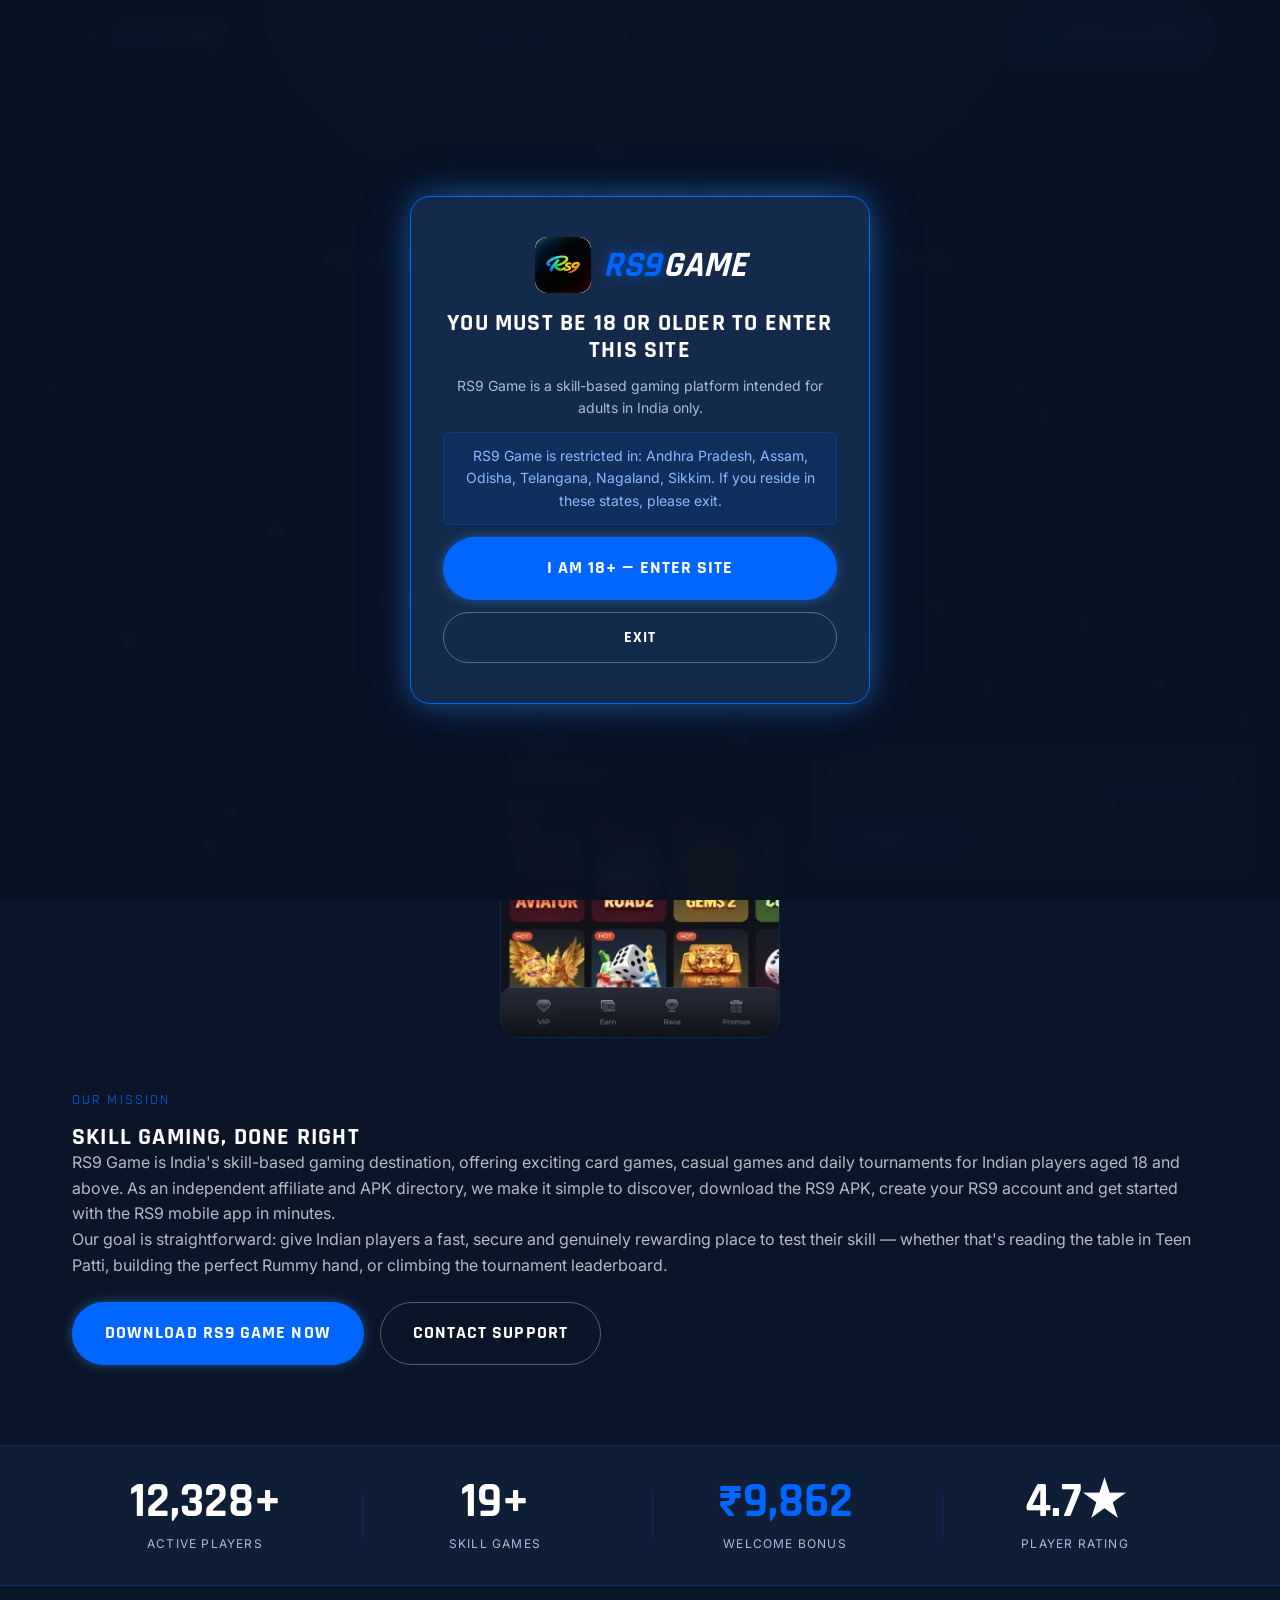
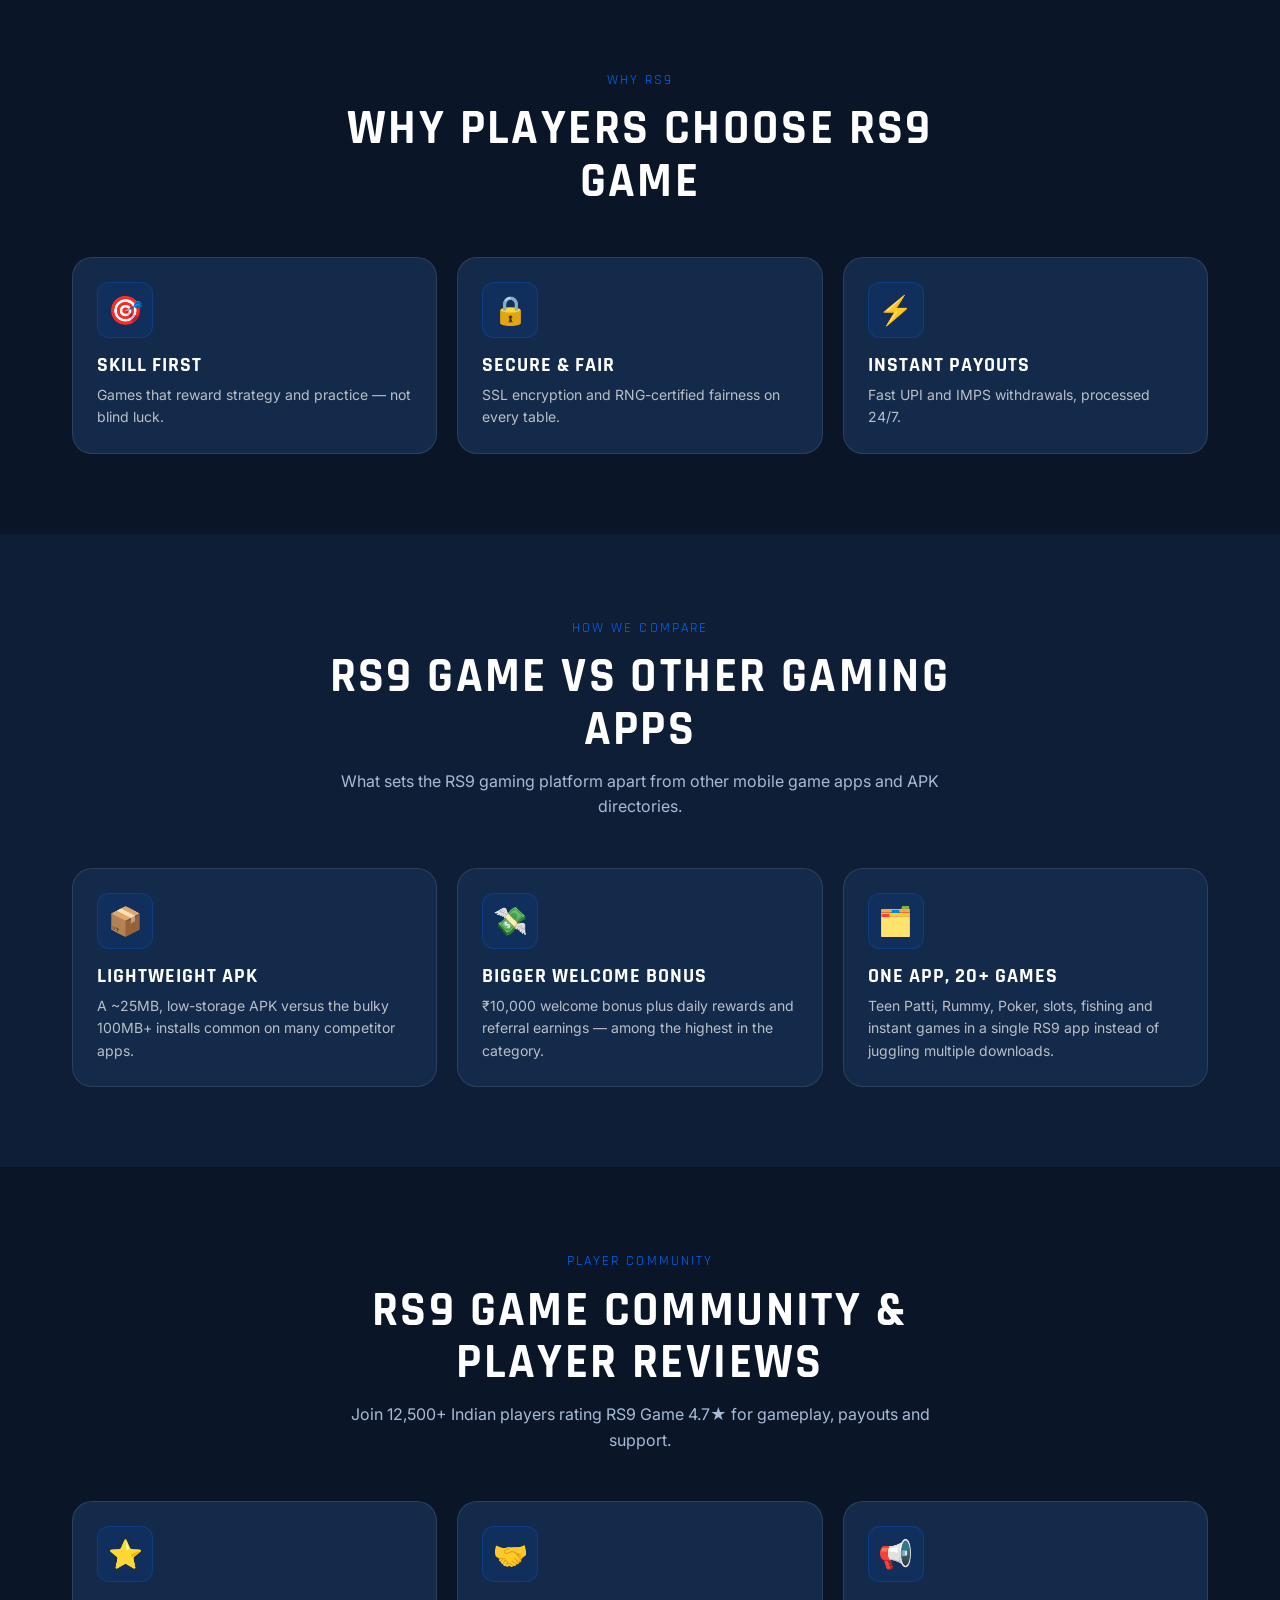
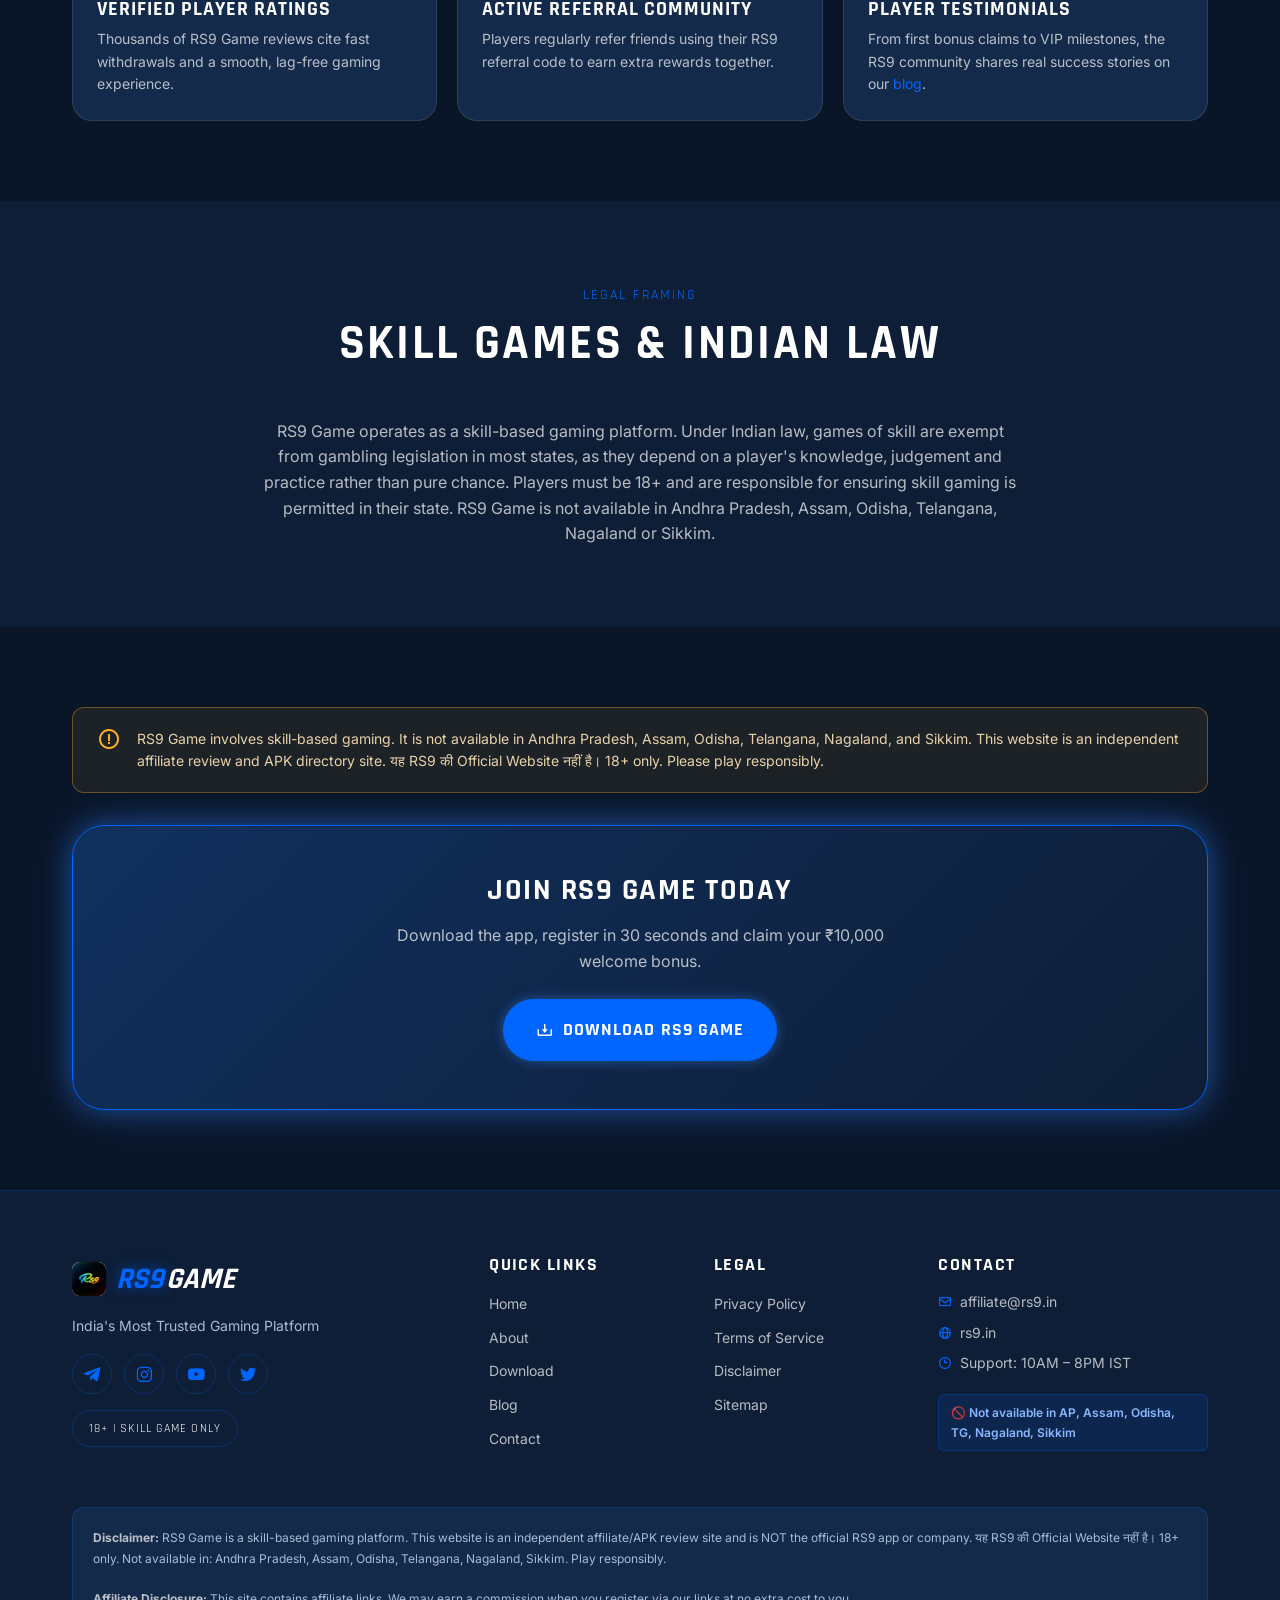
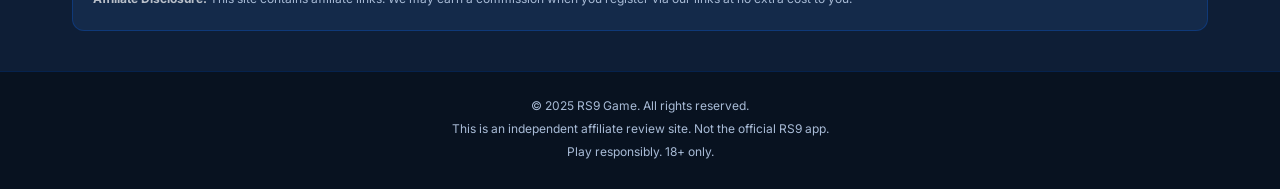
==== about.html @ ba3a1d26 "first" ====
<!-- about.html — About RS9 Game -->
<!DOCTYPE html>
<html lang="en">

<head>
    <meta charset="UTF-8">
    <meta name="viewport" content="width=device-width, initial-scale=1.0">
    <title>About RS9 Game — India's Premier Skill Gaming Platform &amp; App</title>
    <meta name="description" content="Learn about RS9 Game — India's leading skill-based gaming platform and app offering ₹10,000 bonus, 20+ games, referral rewards &amp; secure gameplay for Indian players.">
    <link rel="canonical" href="https://rs9.in/about.html">
    <meta name="robots" content="index, follow">
    <meta name="theme-color" content="#0A1628">
    <meta property="og:title" content="About RS9 Game — India's Premier Skill Gaming Platform">
    <meta property="og:description" content="RS9 Game is India's skill-based gaming destination with 20+ games and a ₹10,000 welcome bonus.">
    <meta property="og:image" content="https://rs9.in/assets/images/og_banner.png">
    <meta property="og:url" content="https://rs9.in/about.html">
    <meta property="og:type" content="website">
    <meta name="twitter:card" content="summary_large_image">
    <link rel="icon" href="assets/images/favicon.png" type="image/png">
    <link rel="apple-touch-icon" href="assets/images/favicon.png">
    <link rel="preconnect" href="https://fonts.googleapis.com">
    <link rel="preconnect" href="https://fonts.gstatic.com" crossorigin>
    <link href="https://fonts.googleapis.com/css2?family=Rajdhani:wght@600;700&family=Inter:wght@400;500;600&family=Bebas+Neue&display=swap" rel="stylesheet">
    <link href="https://unpkg.com/boxicons@2.1.4/css/boxicons.min.css" rel="stylesheet">
    <link rel="stylesheet" href="assets/css/tokens.css">
    <link rel="stylesheet" href="assets/css/main.css">
    <script type="application/ld+json">
        {
            "@context": "https://schema.org",
            "@type": "Organization",
            "name": "RS9 Game",
            "url": "https://rs9.in",
            "logo": "https://rs9.in/assets/images/logo.jpg",
            "contactPoint": {
                "@type": "ContactPoint",
                "email": "affiliate@rs9.in",
                "contactType": "customer support"
            }
        }
    </script>
</head>

<body>
    <canvas id="particle-canvas" aria-hidden="true"></canvas>

    <div class="agegate" id="age-gate" hidden role="dialog" aria-modal="true" aria-labelledby="age-gate-title">
        <div class="agegate__card">
            <span class="agegate__logo"><img src="assets/images/logo.jpeg" alt="RS9 Game logo" width="56" height="56"><span class="brand__rs">RS9</span><span class="brand__game">GAME</span></span>
            <h2 id="age-gate-title">You must be 18 or older to enter this site</h2>
            <p class="text-muted">RS9 Game is a skill-based gaming platform intended for adults in India only.</p>
            <p class="agegate__note">RS9 Game is restricted in: Andhra Pradesh, Assam, Odisha, Telangana, Nagaland, Sikkim. If you reside in these states, please exit.</p>
            <div class="agegate__actions">
                <button class="btn btn-primary btn-block btn-lg" data-age-enter>I am 18+ — Enter Site</button>
                <button class="btn btn-ghost btn-block" data-age-exit>Exit</button>
            </div>
        </div>
    </div>

    <header class="nav">
        <div class="container nav__inner">
            <a href="index.html" class="brand" aria-label="RS9 Game — home"><img src="assets/images/logo.jpeg" alt="RS9 Game logo" width="34" height="34"><span class="brand__rs">RS9</span><span class="brand__game">GAME</span></a>
            <nav class="nav__links" aria-label="Primary navigation">
                <a class="nav__link" data-nav="index.html" href="index.html">Home</a>
                <a class="nav__link nav__link--download" href="download.html#apk-download"><i class="bx bx-download"></i> Download</a>
                <a class="nav__link" data-nav="download.html" href="download.html#all-games">Games</a>
                <a class="nav__link" data-nav="blogs.html" href="blogs.html">Blog</a>
                <a class="nav__link" data-nav="about.html" href="about.html">About</a>
                <a class="nav__link" data-nav="contact.html" href="contact.html">Contact</a>
            </nav>
            <a href="download.html#apk-download" class="btn btn-primary nav__cta btn-pulse"><i class="bx bx-download"></i> Download Now</a>
            <button class="nav__toggle" aria-label="Toggle menu" aria-expanded="false"><span></span><span></span><span></span></button>
        </div>
        <div class="nav__mobile" id="mobile-menu">
            <a data-nav="index.html" href="index.html" style="--i:60ms">Home</a>
            <a class="nav__link--download" href="download.html#apk-download" style="--i:120ms"><i class="bx bx-download"></i> Download</a>
            <a data-nav="download.html" href="download.html#all-games" style="--i:180ms">Games</a>
            <a data-nav="blogs.html" href="blogs.html" style="--i:240ms">Blog</a>
            <a data-nav="about.html" href="about.html" style="--i:300ms">About</a>
            <a data-nav="contact.html" href="contact.html" style="--i:360ms">Contact</a>
            <a href="download.html#apk-download" class="btn btn-primary"><i class="bx bx-download"></i> Download Now</a>
        </div>
    </header>

    <main>
        <section class="page-hero">
            <div class="container">
                <nav class="breadcrumb" aria-label="Breadcrumb"><a href="index.html">Home</a> / <span>About</span></nav>
                <h1>About RS9 Game</h1>
                <p>India's premier skill-based gaming destination — built for players who value strategy, security and real rewards.</p>
            </div>
        </section>

        <!-- Mission -->
        <section class="section">
            <div class="container">
                <div class="bonus-grid" style="display:grid;gap:var(--space-12);align-items:center">
                    <div class="reveal">
                        <img src="assets/images/hero_img.png" alt="RS9 Game app interface" width="853" height="1844" loading="lazy" style="max-width:280px;margin:0 auto;border-radius:var(--radius-lg);border:1px solid var(--color-border)">
                    </div>
                    <div class="reveal" style="--delay:100ms">
                        <span class="eyebrow">Our Mission</span>
                        <h2>Skill Gaming, Done Right</h2>
                        <p>RS9 Game is India's skill-based gaming destination, offering exciting card games, casual games and daily tournaments for Indian players aged 18 and above. As an independent affiliate and APK directory, we make it simple to discover,
                            download the RS9 APK, create your RS9 account and get started with the RS9 mobile app in minutes.</p>
                        <p>Our goal is straightforward: give Indian players a fast, secure and genuinely rewarding place to test their skill — whether that's reading the table in Teen Patti, building the perfect Rummy hand, or climbing the tournament leaderboard.</p>
                        <div class="flex-cta mt-6">
                            <a href="download.html" class="btn btn-primary btn-lg">Download RS9 Game Now</a>
                            <a href="contact.html" class="btn btn-ghost btn-lg">Contact Support</a>
                        </div>
                    </div>
                </div>
            </div>
        </section>

        <!-- Stats -->
        <section class="stats-bar">
            <div class="container stats-bar__inner">
                <div class="stat reveal">
                    <div class="stat__num"><span data-count="12500" data-suffix="+">0</span></div>
                    <div class="stat__label">Active Players</div>
                </div>
                <div class="stat reveal" style="--delay:80ms">
                    <div class="stat__num"><span data-count="20" data-suffix="+">0</span></div>
                    <div class="stat__label">Skill Games</div>
                </div>
                <div class="stat reveal" style="--delay:160ms">
                    <div class="stat__num"><span class="text-accent" data-count="10000" data-prefix="₹">0</span></div>
                    <div class="stat__label">Welcome Bonus</div>
                </div>
                <div class="stat reveal" style="--delay:240ms">
                    <div class="stat__num">4.7★</div>
                    <div class="stat__label">Player Rating</div>
                </div>
            </div>
        </section>

        <!-- Why RS9 -->
        <section class="section">
            <div class="container">
                <div class="section-head reveal">
                    <span class="eyebrow">Why RS9</span>
                    <h2>Why Players Choose RS9 Game</h2>
                </div>
                <div class="grid grid-3">
                    <article class="card reveal">
                        <div class="card__icon">🎯</div>
                        <h3>Skill First</h3>
                        <p>Games that reward strategy and practice — not blind luck.</p>
                    </article>
                    <article class="card reveal" style="--delay:80ms">
                        <div class="card__icon">🔒</div>
                        <h3>Secure &amp; Fair</h3>
                        <p>SSL encryption and RNG-certified fairness on every table.</p>
                    </article>
                    <article class="card reveal" style="--delay:160ms">
                        <div class="card__icon">⚡</div>
                        <h3>Instant Payouts</h3>
                        <p>Fast UPI and IMPS withdrawals, processed 24/7.</p>
                    </article>
                </div>
            </div>
        </section>

        <!-- RS9 vs Other Apps -->
        <section class="section bg-alt">
            <div class="container">
                <div class="section-head reveal">
                    <span class="eyebrow">How We Compare</span>
                    <h2>RS9 Game vs Other Gaming Apps</h2>
                    <p>What sets the RS9 gaming platform apart from other mobile game apps and APK directories.</p>
                </div>
                <div class="grid grid-3">
                    <article class="card reveal">
                        <div class="card__icon">📦</div>
                        <h3>Lightweight APK</h3>
                        <p>A ~25MB, low-storage APK versus the bulky 100MB+ installs common on many competitor apps.</p>
                    </article>
                    <article class="card reveal" style="--delay:80ms">
                        <div class="card__icon">💸</div>
                        <h3>Bigger Welcome Bonus</h3>
                        <p>₹10,000 welcome bonus plus daily rewards and referral earnings — among the highest in the category.</p>
                    </article>
                    <article class="card reveal" style="--delay:160ms">
                        <div class="card__icon">🗂️</div>
                        <h3>One App, 20+ Games</h3>
                        <p>Teen Patti, Rummy, Poker, slots, fishing and instant games in a single RS9 app instead of juggling multiple downloads.</p>
                    </article>
                </div>
            </div>
        </section>

        <!-- Community & Reviews -->
        <section class="section">
            <div class="container">
                <div class="section-head reveal">
                    <span class="eyebrow">Player Community</span>
                    <h2>RS9 Game Community &amp; Player Reviews</h2>
                    <p>Join 12,500+ Indian players rating RS9 Game 4.7★ for gameplay, payouts and support.</p>
                </div>
                <div class="grid grid-3">
                    <article class="card reveal">
                        <div class="card__icon">⭐</div>
                        <h3>Verified Player Ratings</h3>
                        <p>Thousands of RS9 Game reviews cite fast withdrawals and a smooth, lag-free gaming experience.</p>
                    </article>
                    <article class="card reveal" style="--delay:80ms">
                        <div class="card__icon">🤝</div>
                        <h3>Active Referral Community</h3>
                        <p>Players regularly refer friends using their RS9 referral code to earn extra rewards together.</p>
                    </article>
                    <article class="card reveal" style="--delay:160ms">
                        <div class="card__icon">📢</div>
                        <h3>Player Testimonials</h3>
                        <p>From first bonus claims to VIP milestones, the RS9 community shares real success stories on our <a href="blogs.html" class="text-accent">blog</a>.</p>
                    </article>
                </div>
            </div>
        </section>

        <!-- Legal framing -->
        <section class="section bg-alt">
            <div class="container">
                <div class="section-head reveal">
                    <span class="eyebrow">Legal Framing</span>
                    <h2>Skill Games &amp; Indian Law</h2>
                </div>
                <div style="max-width:760px;margin:0 auto">
                    <p class="reveal" style="text-align:center">RS9 Game operates as a skill-based gaming platform. Under Indian law, games of skill are exempt from gambling legislation in most states, as they depend on a player's knowledge, judgement and practice rather than pure chance. Players
                        must be 18+ and are responsible for ensuring skill gaming is permitted in their state. RS9 Game is not available in Andhra Pradesh, Assam, Odisha, Telangana, Nagaland or Sikkim.</p>
                </div>
            </div>
        </section>

        <!-- Disclaimer -->
        <section class="section">
            <div class="container">
                <div class="disclaimer-strip reveal">
                    <i class="bx bx-error-circle"></i>
                    <p>RS9 Game involves skill-based gaming. It is not available in Andhra Pradesh, Assam, Odisha, Telangana, Nagaland, and Sikkim. This website is an independent affiliate review and APK directory site. यह RS9 की Official Website नहीं है।
                        18+ only. Please play responsibly.</p>
                </div>
                <div class="cta-card reveal mt-8">
                    <h3>Join RS9 Game Today</h3>
                    <p>Download the app, register in 30 seconds and claim your ₹10,000 welcome bonus.</p>
                    <a href="download.html" class="btn btn-primary btn-lg btn-pulse"><i class="bx bx-download"></i> Download RS9 Game</a>
                </div>
            </div>
        </section>
    </main>

    <footer class="footer">
        <div class="container">
            <div class="footer__grid">
                <div class="footer__col">
                    <span class="footer__brand-logo"><img src="assets/images/logo.jpeg" alt="RS9 Game logo" width="34" height="34"><span class="brand__rs">RS9</span><span class="brand__game">GAME</span></span>
                    <p class="footer__tagline">India's Most Trusted Gaming Platform</p>
                    <div class="footer__social">
                        <a href="https://t.me/bbxxyyz" aria-label="Telegram — contact and collabs" target="_blank" rel="noopener"><i class="bx bxl-telegram"></i></a>
                        <a href="https://urlr.io/rs9" aria-label="Instagram"><i class="bx bxl-instagram"></i></a>
                        <a href="https://urlr.io/rs9" aria-label="YouTube"><i class="bx bxl-youtube"></i></a>
                        <a href="https://urlr.io/rs9" aria-label="Twitter / X"><i class="bx bxl-twitter"></i></a>
                    </div>
                    <span class="badge badge-outline">18+ | Skill Game Only</span>
                </div>
                <div class="footer__col">
                    <h4>Quick Links</h4>
                    <ul>
                        <li><a href="index.html">Home</a></li>
                        <li><a href="about.html">About</a></li>
                        <li><a href="download.html">Download</a></li>
                        <li><a href="blogs.html">Blog</a></li>
                        <li><a href="contact.html">Contact</a></li>
                    </ul>
                </div>
                <div class="footer__col">
                    <h4>Legal</h4>
                    <ul>
                        <li><a href="privacy-policy.html">Privacy Policy</a></li>
                        <li><a href="terms.html">Terms of Service</a></li>
                        <li><a href="terms.html#disclaimer">Disclaimer</a></li>
                        <li><a href="sitemap.xml">Sitemap</a></li>
                    </ul>
                </div>
                <div class="footer__col">
                    <h4>Contact</h4>
                    <ul class="footer__contact">
                        <li><i class="bx bx-envelope"></i> affiliate@rs9.in</li>
                        <li><i class="bx bx-globe"></i> rs9.in</li>
                        <li><i class="bx bx-time"></i> Support: 10AM – 8PM IST</li>
                    </ul>
                    <span class="restricted-badge">🚫 Not available in AP, Assam, Odisha, TG, Nagaland, Sikkim</span>
                </div>
            </div>
            <div class="footer__disclaimer">
                <strong>Disclaimer:</strong> RS9 Game is a skill-based gaming platform. This website is an independent affiliate/APK review site and is NOT the official RS9 app or company. यह RS9 की Official Website नहीं है। 18+ only. Not available in:
                Andhra Pradesh, Assam, Odisha, Telangana, Nagaland, Sikkim. Play responsibly.
                <br><br>
                <strong>Affiliate Disclosure:</strong> This site contains affiliate links. We may earn a commission when you register via our links at no extra cost to you.
            </div>
        </div>
        <div class="footer__bottom">
            <div class="container">
                <p>© 2025 RS9 Game. All rights reserved.</p>
                <p>This is an independent affiliate review site. Not the official RS9 app.</p>
                <p>Play responsibly. 18+ only.</p>
            </div>
        </div>
    </footer>

    <div class="cookie" role="region" aria-label="Cookie notice">
        <p>We use cookies to improve your experience and for affiliate tracking. By using rs9.in you agree to our <a href="privacy-policy.html" class="text-accent">Privacy Policy</a>.</p>
        <div class="cookie__actions">
            <button class="btn btn-primary" data-cookie>Accept All</button>
            <a class="btn btn-ghost" href="privacy-policy.html">Manage</a>
        </div>
    </div>

    <script src="assets/js/main.js"></script>
    <script src="assets/js/particles.js"></script>
    <script src="assets/js/components/age-gate.js"></script>
    <script src="assets/js/components/accordion.js"></script>
</body>

</html>
---- assets/css/tokens.css ----
/* ============================================================
   RS9 GAME — tokens.css
   Design system variables — "Sapphire Elite"
   ============================================================ */

:root {
    /* Colors */
    --color-bg: #0A1628;
    --color-bg-2: #0E1E36;
    --color-surface: #142A4A;
    --color-surface-2: #1C3760;
    --color-accent: #0066FF;
    /* Electric Blue — primary CTA */
    --color-accent-dark: #0047B3;
    /* Hover state */
    --color-accent-light: #3D8BFF;
    /* Glow / highlight */
    --color-gold: #F5C451;
    /* Bonus / prize accent */
    --color-white: #FFFFFF;
    --color-white-70: rgba(255, 255, 255, 0.70);
    --color-white-30: rgba(255, 255, 255, 0.30);
    --color-white-10: rgba(255, 255, 255, 0.10);
    --color-text: #F5F5F5;
    --color-text-muted: #A8BBD6;
    --color-border: rgba(0, 102, 255, 0.25);
    --color-border-white: rgba(255, 255, 255, 0.10);
    --color-glow-red: rgba(61, 139, 255, 0.45);
    --color-glow-white: rgba(255, 255, 255, 0.08);
    --color-amber: #FFB020;
    --color-amber-bg: rgba(255, 176, 32, 0.08);
    /* Typography */
    --font-display: 'Rajdhani', 'Bebas Neue', sans-serif;
    --font-body: 'Inter', 'DM Sans', sans-serif;
    --font-mono: 'JetBrains Mono', monospace;
    /* Type scale */
    --text-xs: 0.75rem;
    --text-sm: 0.875rem;
    --text-base: 1rem;
    --text-lg: 1.125rem;
    --text-xl: 1.25rem;
    --text-2xl: 1.5rem;
    --text-3xl: 1.875rem;
    --text-4xl: 2.25rem;
    --text-5xl: 3rem;
    --text-6xl: 4rem;
    --text-hero: clamp(3rem, 8vw, 6rem);
    /* Spacing (4px base) */
    --space-1: 4px;
    --space-2: 8px;
    --space-3: 12px;
    --space-4: 16px;
    --space-5: 20px;
    --space-6: 24px;
    --space-8: 32px;
    --space-10: 40px;
    --space-12: 48px;
    --space-16: 64px;
    --space-20: 80px;
    --space-24: 96px;
    /* Border radius */
    --radius-sm: 6px;
    --radius-md: 12px;
    --radius-lg: 20px;
    --radius-xl: 32px;
    --radius-pill: 9999px;
    /* Shadows */
    --shadow-card: 0 4px 24px rgba(0, 0, 0, 0.5);
    --shadow-glow: 0 0 30px var(--color-glow-red), 0 0 60px rgba(0, 102, 255, 0.15);
    --shadow-glow-sm: 0 0 12px var(--color-glow-red);
    --shadow-white: 0 0 20px var(--color-glow-white);
    /* Z-index */
    --z-base: 1;
    --z-card: 10;
    --z-nav: 100;
    --z-modal: 200;
    --z-toast: 300;
    --z-agegate: 500;
    /* Transitions */
    --ease-out: cubic-bezier(0.16, 1, 0.3, 1);
    --duration-fast: 150ms;
    --duration-base: 300ms;
    --duration-slow: 600ms;
    /* Layout */
    --container: 1200px;
    --container-wide: 1360px;
    --nav-height: 72px;
}
---- assets/css/main.css ----
/* ============================================================
   RS9 GAME — main.css
   Global styles, components, animations
   Mobile-first: base -> @media(min-width:768px) -> @media(min-width:1200px)
   ============================================================ */

/* ---------- Reset ---------- */

*,
*::before,
*::after {
    box-sizing: border-box;
    margin: 0;
    padding: 0;
}

html {
    scroll-behavior: smooth;
    -webkit-text-size-adjust: 100%;
}

body {
    font-family: var(--font-body);
    background: var(--color-bg);
    color: var(--color-text);
    line-height: 1.6;
    font-size: var(--text-base);
    overflow-x: hidden;
    min-height: 100vh;
}

img,
svg,
video {
    display: block;
    max-width: 100%;
    height: auto;
}

a {
    color: inherit;
    text-decoration: none;
}

ul,
ol {
    list-style: none;
}

button,
input,
textarea,
select {
    font: inherit;
    color: inherit;
}

button {
    cursor: pointer;
    background: none;
    border: none;
}

:focus-visible {
    outline: 2px solid var(--color-accent-light);
    outline-offset: 2px;
}

/* ---------- Typography ---------- */

h1,
h2,
h3,
h4,
h5 {
    font-family: var(--font-display);
    text-transform: uppercase;
    letter-spacing: 0.05em;
    line-height: 1.1;
    font-weight: 700;
    color: var(--color-white);
}

p {
    color: var(--color-white-70);
}

.text-accent {
    color: var(--color-accent);
}

.text-gold {
    color: var(--color-gold);
}

.text-muted {
    color: var(--color-text-muted);
}

/* ---------- Layout helpers ---------- */

.container {
    width: 100%;
    max-width: var(--container);
    margin-inline: auto;
    padding-inline: var(--space-5);
}

.container-wide {
    max-width: var(--container-wide);
}

.section {
    padding-block: var(--space-16);
    position: relative;
}

.section-lg {
    padding-block: var(--space-20);
}

.section-head {
    text-align: center;
    max-width: 640px;
    margin: 0 auto var(--space-12);
}

.section-head h2 {
    font-size: var(--text-3xl);
    margin-bottom: var(--space-3);
}

.section-head p {
    color: var(--color-text-muted);
}

.eyebrow {
    display: inline-block;
    font-family: var(--font-display);
    font-size: var(--text-sm);
    letter-spacing: 0.15em;
    text-transform: uppercase;
    color: var(--color-accent);
    margin-bottom: var(--space-3);
}

.bg-alt {
    background: var(--color-bg-2);
}

@media (min-width: 768px) {
    .container {
        padding-inline: var(--space-8);
    }
    .section-head h2 {
        font-size: var(--text-4xl);
    }
}

@media (min-width: 1200px) {
    .section {
        padding-block: var(--space-20);
    }
    .section-head h2 {
        font-size: var(--text-5xl);
    }
}

/* ---------- Particle canvas ---------- */

#particle-canvas {
    position: fixed;
    inset: 0;
    width: 100%;
    height: 100%;
    z-index: -1;
    pointer-events: none;
}

/* ============================================================
   ANIMATIONS — "Ember & Fire"
   ============================================================ */

@keyframes ember-rise {
    0% {
        opacity: 0;
        transform: translateY(20px);
    }
    100% {
        opacity: 1;
        transform: translateY(0);
    }
}

@keyframes pulse-glow {
    0%,
    100% {
        box-shadow: 0 0 15px #0066FF55;
    }
    50% {
        box-shadow: 0 0 35px #0066FFaa, 0 0 60px #0066FF44;
    }
}

@keyframes scanline {
    0% {
        background-position: 0 0;
    }
    100% {
        background-position: 0 100%;
    }
}

@keyframes shimmer {
    0% {
        background-position: -200% center;
    }
    100% {
        background-position: 200% center;
    }
}

@keyframes float {
    0%,
    100% {
        transform: translateY(0);
    }
    50% {
        transform: translateY(-8px);
    }
}

@keyframes count-up {
    from {
        opacity: 0;
        transform: scale(0.8);
    }
    to {
        opacity: 1;
        transform: scale(1);
    }
}

@keyframes particle-up {
    0% {
        opacity: 0.8;
        transform: translateY(0) scale(1);
    }
    100% {
        opacity: 0;
        transform: translateY(-80px) scale(0.3);
    }
}

@keyframes border-dance {
    0%,
    100% {
        border-color: #0066FF;
    }
    50% {
        border-color: #6BA6FF;
    }
}

@keyframes text-flicker {
    0%,
    100% {
        opacity: 1;
    }
    92% {
        opacity: 1;
    }
    94% {
        opacity: 0.6;
    }
    96% {
        opacity: 1;
    }
    98% {
        opacity: 0.7;
    }
}

@keyframes bounce-down {
    0%,
    100% {
        transform: translateY(0);
    }
    50% {
        transform: translateY(8px);
    }
}

/* Scroll reveal */

.reveal {
    opacity: 0;
    transform: translateY(28px);
    transition: opacity var(--duration-slow) var(--ease-out), transform var(--duration-slow) var(--ease-out);
    transition-delay: var(--delay, 0ms);
}

.reveal.visible {
    opacity: 1;
    transform: translateY(0);
}

@media (prefers-reduced-motion: reduce) {
    .reveal {
        opacity: 1;
        transform: none;
        transition: none;
    }
    *,
    *::before,
    *::after {
        animation-duration: 0.001ms !important;
        animation-iteration-count: 1 !important;
    }
}

/* ============================================================
   BUTTONS
   ============================================================ */

.btn {
    display: inline-flex;
    align-items: center;
    justify-content: center;
    gap: var(--space-2);
    font-family: var(--font-display);
    font-weight: 700;
    font-size: var(--text-base);
    text-transform: uppercase;
    letter-spacing: 0.06em;
    padding: var(--space-3) var(--space-6);
    border-radius: var(--radius-pill);
    transition: all var(--duration-base) var(--ease-out);
    border: 1px solid transparent;
    white-space: nowrap;
}

.btn-primary {
    background: var(--color-accent);
    color: var(--color-white);
    box-shadow: var(--shadow-glow-sm);
}

.btn-primary:hover {
    background: var(--color-accent-dark);
    box-shadow: var(--shadow-glow);
    transform: translateY(-2px);
}

.btn-ghost {
    background: transparent;
    color: var(--color-white);
    border-color: var(--color-white-30);
}

.btn-ghost:hover {
    border-color: var(--color-accent);
    color: var(--color-accent);
    box-shadow: var(--shadow-glow-sm);
}

.btn-lg {
    font-size: var(--text-lg);
    padding: var(--space-4) var(--space-8);
}

.btn-block {
    width: 100%;
}

.btn-pulse {
    animation: pulse-glow 2.8s var(--ease-out) infinite;
}

/* ============================================================
   BADGES / PILLS
   ============================================================ */

.badge {
    display: inline-flex;
    align-items: center;
    gap: var(--space-2);
    font-family: var(--font-display);
    font-size: var(--text-xs);
    text-transform: uppercase;
    letter-spacing: 0.1em;
    padding: var(--space-2) var(--space-4);
    border-radius: var(--radius-pill);
    border: 1px solid var(--color-border);
    color: var(--color-white);
    background: rgba(0, 102, 255, 0.08);
}

.badge-dance {
    animation: border-dance 3s ease-in-out infinite;
}

.badge-red {
    background: var(--color-accent);
    color: #fff;
    border: none;
}

.badge-amber {
    background: var(--color-amber-bg);
    border-color: rgba(255, 176, 32, 0.4);
    color: var(--color-amber);
}

.badge-outline {
    background: transparent;
}

/* ============================================================
   NAVIGATION
   ============================================================ */

.nav {
    position: fixed;
    top: 0;
    left: 0;
    right: 0;
    z-index: var(--z-nav);
    transition: background var(--duration-base) var(--ease-out), border-color var(--duration-base);
    border-bottom: 1px solid transparent;
}

.nav.scrolled {
    background: rgba(10, 22, 40, 0.92);
    backdrop-filter: blur(20px);
    -webkit-backdrop-filter: blur(20px);
    border-bottom-color: rgba(0, 102, 255, 0.3);
}

.nav__inner {
    display: flex;
    align-items: center;
    justify-content: space-between;
    height: var(--nav-height);
}

/* Brand logo (text mark — crisp on dark) */

.brand {
    display: inline-flex;
    align-items: center;
    gap: 2px;
    font-family: var(--font-display);
    font-weight: 700;
    font-size: var(--text-2xl);
    letter-spacing: 0.04em;
    font-style: italic;
}

.brand__rs {
    color: var(--color-accent);
    text-shadow: 0 0 14px rgba(0, 102, 255, 0.6);
}

.brand__game {
    color: var(--color-white);
}

.brand img {
    height: 34px;
    width: 34px;
    border-radius: 8px;
    margin-right: 8px;
}

.nav__links {
    display: none;
    align-items: center;
    gap: var(--space-6);
}

.nav__link {
    display: inline-flex;
    align-items: center;
    gap: 6px;
    font-family: var(--font-display);
    font-weight: 600;
    font-size: 15px;
    text-transform: uppercase;
    letter-spacing: 0.08em;
    color: var(--color-white-70);
    position: relative;
    padding-block: var(--space-2);
    transition: color var(--duration-fast);
}

.nav__link::after {
    content: '';
    position: absolute;
    left: 0;
    bottom: 0;
    width: 100%;
    height: 2px;
    background: var(--color-accent);
    transform: scaleX(0);
    transform-origin: left;
    transition: transform var(--duration-base) var(--ease-out);
}

.nav__link:hover {
    color: var(--color-accent);
}

.nav__link:hover::after {
    transform: scaleX(1);
}

.nav__link.active {
    color: var(--color-accent);
}

.nav__link.active::after {
    transform: scaleX(1);
}

.nav__cta {
    display: none;
}

/* Standout "Download" nav entry — the primary conversion link */

.nav__link--download {
    color: var(--color-accent-light);
    font-weight: 700;
}

.nav__link--download i {
    font-size: 1.05em;
}

.nav__link--download:hover {
    color: var(--color-white);
}

.nav__link--download::after {
    background: var(--color-accent-light);
}

/* Hamburger */

.nav__toggle {
    display: flex;
    flex-direction: column;
    justify-content: center;
    gap: 5px;
    width: 40px;
    height: 40px;
    z-index: calc(var(--z-nav) + 2);
}

.nav__toggle span {
    display: block;
    width: 26px;
    height: 2px;
    background: var(--color-white);
    border-radius: 2px;
    transition: transform var(--duration-base) var(--ease-out), opacity var(--duration-fast);
    margin-inline: auto;
}

.nav__toggle.open span:nth-child(1) {
    transform: translateY(7px) rotate(45deg);
}

.nav__toggle.open span:nth-child(2) {
    opacity: 0;
}

.nav__toggle.open span:nth-child(3) {
    transform: translateY(-7px) rotate(-45deg);
}

/* Mobile overlay menu */

.nav__mobile {
    position: fixed;
    inset: 0;
    background: rgba(10, 22, 40, 0.97);
    backdrop-filter: blur(10px);
    display: flex;
    flex-direction: column;
    align-items: center;
    justify-content: center;
    gap: var(--space-6);
    z-index: calc(var(--z-nav) + 1);
    opacity: 0;
    visibility: hidden;
    transition: opacity var(--duration-base) var(--ease-out), visibility var(--duration-base);
}

.nav__mobile.open {
    opacity: 1;
    visibility: visible;
}

.nav__mobile a {
    display: inline-flex;
    align-items: center;
    gap: var(--space-2);
    font-family: var(--font-display);
    font-size: var(--text-3xl);
    text-transform: uppercase;
    letter-spacing: 0.08em;
    color: var(--color-white);
    opacity: 0;
    transform: translateY(20px);
}

.nav__mobile.open a {
    animation: ember-rise var(--duration-base) var(--ease-out) forwards;
    animation-delay: var(--i, 0ms);
}

.nav__mobile a:hover {
    color: var(--color-accent);
}

.nav__mobile a.nav__link--download {
    color: var(--color-accent-light);
}

.nav__mobile .btn {
    font-size: var(--text-lg);
    margin-top: var(--space-4);
}

@media (min-width: 992px) {
    .nav__links {
        display: flex;
    }
    .nav__cta {
        display: inline-flex;
    }
    .nav__toggle {
        display: none;
    }
    .nav__mobile {
        display: none;
    }
}

/* ============================================================
   FOOTER
   ============================================================ */

.footer {
    background: var(--color-bg-2);
    border-top: 1px solid rgba(0, 102, 255, 0.2);
    padding-top: var(--space-16);
    position: relative;
}

.footer__grid {
    display: grid;
    grid-template-columns: 1fr;
    gap: var(--space-10);
}

.footer__brand-logo {
    display: inline-flex;
    align-items: center;
    gap: 2px;
    font-family: var(--font-display);
    font-style: italic;
    font-weight: 700;
    font-size: var(--text-3xl);
    margin-bottom: var(--space-3);
}

.footer__brand-logo img {
    height: 34px;
    width: 34px;
    border-radius: 8px;
    margin-right: 8px;
}

.footer__tagline {
    color: var(--color-text-muted);
    font-size: var(--text-sm);
    margin-bottom: var(--space-4);
}

.footer h4 {
    font-size: var(--text-lg);
    margin-bottom: var(--space-4);
    color: var(--color-white);
    letter-spacing: 0.08em;
}

.footer__col ul li {
    margin-bottom: var(--space-2);
}

.footer__col ul a {
    color: var(--color-white-70);
    font-size: var(--text-sm);
    transition: color var(--duration-fast);
}

.footer__col ul a:hover {
    color: var(--color-accent);
}

.footer__social {
    display: flex;
    gap: var(--space-3);
    margin-bottom: var(--space-4);
}

.footer__social a {
    display: grid;
    place-items: center;
    width: 40px;
    height: 40px;
    border-radius: var(--radius-pill);
    border: 1px solid var(--color-border);
    color: var(--color-accent);
    font-size: var(--text-xl);
    transition: all var(--duration-base) var(--ease-out);
}

.footer__social a:hover {
    background: var(--color-accent);
    color: #fff;
    box-shadow: var(--shadow-glow-sm);
}

.footer__contact li {
    display: flex;
    align-items: center;
    gap: var(--space-2);
    color: var(--color-white-70);
    font-size: var(--text-sm);
    margin-bottom: var(--space-2);
}

.footer__contact i {
    color: var(--color-accent);
}

.footer__disclaimer {
    margin-top: var(--space-12);
    padding: var(--space-5);
    background: var(--color-surface);
    border: 1px solid var(--color-border);
    border-radius: var(--radius-md);
    font-size: var(--text-xs);
    color: var(--color-text-muted);
    line-height: 1.7;
}

.footer__disclaimer strong {
    color: var(--color-white-70);
}

.restricted-badge {
    display: inline-flex;
    align-items: center;
    gap: var(--space-2);
    background: rgba(0, 102, 255, 0.12);
    border: 1px solid var(--color-border);
    color: #8ab8ff;
    font-size: var(--text-xs);
    font-weight: 600;
    padding: var(--space-2) var(--space-3);
    border-radius: var(--radius-sm);
    margin-top: var(--space-3);
}

.footer__bottom {
    margin-top: var(--space-10);
    border-top: 1px solid rgba(0, 102, 255, 0.2);
    background: #081220;
    padding-block: var(--space-6);
    text-align: center;
}

.footer__bottom p {
    font-size: var(--text-xs);
    color: var(--color-text-muted);
    margin-bottom: var(--space-1);
}

@media (min-width: 640px) {
    .footer__grid {
        grid-template-columns: 1fr 1fr;
    }
}

@media (min-width: 992px) {
    .footer__grid {
        grid-template-columns: 2fr 1fr 1fr 1.4fr;
        gap: var(--space-8);
    }
}

/* ============================================================
   AGE GATE
   ============================================================ */

.agegate {
    position: fixed;
    inset: 0;
    z-index: var(--z-agegate);
    background: rgba(8, 18, 34, 0.97);
    backdrop-filter: blur(6px);
    display: grid;
    place-items: center;
    padding: var(--space-5);
}

.agegate[hidden] {
    display: none;
}

.agegate__card {
    background: var(--color-surface);
    border: 1px solid var(--color-accent);
    border-radius: var(--radius-lg);
    box-shadow: var(--shadow-glow);
    max-width: 460px;
    width: 100%;
    padding: var(--space-10) var(--space-8);
    text-align: center;
    animation: ember-rise var(--duration-slow) var(--ease-out);
}

.agegate__logo {
    display: inline-flex;
    align-items: center;
    gap: 2px;
    font-family: var(--font-display);
    font-style: italic;
    font-weight: 700;
    font-size: var(--text-4xl);
    margin-bottom: var(--space-4);
}

.agegate__logo img {
    height: 56px;
    width: 56px;
    border-radius: 12px;
    margin-right: 10px;
}

.agegate__card h2 {
    font-size: var(--text-2xl);
    margin-bottom: var(--space-3);
}

.agegate__card p {
    font-size: var(--text-sm);
    margin-bottom: var(--space-3);
}

.agegate__note {
    color: #8ab8ff;
    font-size: var(--text-xs);
    background: rgba(0, 102, 255, 0.1);
    border: 1px solid var(--color-border);
    border-radius: var(--radius-sm);
    padding: var(--space-3);
    margin-bottom: var(--space-5);
}

.agegate__actions {
    display: flex;
    flex-direction: column;
    gap: var(--space-3);
}

/* ============================================================
   COOKIE BANNER
   ============================================================ */

.cookie {
    position: fixed;
    left: var(--space-4);
    right: var(--space-4);
    bottom: var(--space-4);
    z-index: var(--z-toast);
    background: var(--color-surface-2);
    border: 1px solid var(--color-border-white);
    border-left: 3px solid var(--color-accent);
    border-radius: var(--radius-md);
    box-shadow: var(--shadow-card);
    padding: var(--space-4) var(--space-5);
    display: flex;
    flex-direction: column;
    gap: var(--space-3);
    transform: translateY(160%);
    transition: transform var(--duration-slow) var(--ease-out);
}

.cookie.show {
    transform: translateY(0);
}

.cookie p {
    font-size: var(--text-sm);
    color: var(--color-white-70);
}

.cookie__actions {
    display: flex;
    gap: var(--space-3);
}

.cookie .btn {
    padding: var(--space-2) var(--space-5);
    font-size: var(--text-sm);
}

@media (min-width: 768px) {
    .cookie {
        left: auto;
        right: var(--space-6);
        bottom: var(--space-6);
        max-width: 440px;
    }
}

/* ============================================================
   CARDS / FEATURES
   ============================================================ */

.card {
    background: var(--color-surface);
    border: 1px solid var(--color-border-white);
    border-radius: var(--radius-lg);
    padding: var(--space-6);
    transition: transform var(--duration-base) var(--ease-out), box-shadow var(--duration-base), border-color var(--duration-base);
    position: relative;
    overflow: hidden;
}

.card::before {
    content: '';
    position: absolute;
    top: 0;
    left: 0;
    right: 0;
    height: 3px;
    background: var(--color-accent);
    transform: scaleX(0);
    transform-origin: left;
    transition: transform var(--duration-base) var(--ease-out);
}

.card:hover {
    transform: translateY(-4px);
    box-shadow: var(--shadow-glow);
    border-color: var(--color-border);
}

.card:hover::before {
    transform: scaleX(1);
}

.card__icon {
    width: 56px;
    height: 56px;
    display: grid;
    place-items: center;
    border-radius: var(--radius-md);
    background: rgba(0, 102, 255, 0.1);
    border: 1px solid var(--color-border);
    font-size: 28px;
    margin-bottom: var(--space-4);
}

.card h3 {
    font-size: var(--text-xl);
    margin-bottom: var(--space-2);
}

.card p {
    font-size: var(--text-sm);
}

.grid {
    display: grid;
    gap: var(--space-5);
}

.grid-2 {
    grid-template-columns: 1fr;
}

.grid-3 {
    grid-template-columns: 1fr;
}

.grid-4 {
    grid-template-columns: 1fr 1fr;
}

@media (min-width: 640px) {
    .grid-2 {
        grid-template-columns: 1fr 1fr;
    }
    .grid-3 {
        grid-template-columns: 1fr 1fr;
    }
}

@media (min-width: 992px) {
    .grid-3 {
        grid-template-columns: repeat(3, 1fr);
    }
    .grid-4 {
        grid-template-columns: repeat(4, 1fr);
    }
}

/* ============================================================
   ACCORDION (FAQ / T&C)
   ============================================================ */

.accordion {
    max-width: 800px;
    margin-inline: auto;
    display: flex;
    flex-direction: column;
    gap: var(--space-3);
}

.acc-item {
    background: var(--color-surface);
    border: 1px solid var(--color-border-white);
    border-left: 3px solid transparent;
    border-radius: var(--radius-md);
    overflow: hidden;
    transition: border-color var(--duration-base);
}

.acc-item.open {
    border-left-color: var(--color-accent);
}

.acc-trigger {
    width: 100%;
    text-align: left;
    display: flex;
    align-items: center;
    justify-content: space-between;
    gap: var(--space-4);
    padding: var(--space-5) var(--space-6);
    font-family: var(--font-display);
    font-weight: 600;
    font-size: var(--text-lg);
    color: var(--color-white);
    text-transform: none;
    letter-spacing: 0.02em;
}

.acc-trigger i {
    color: var(--color-accent);
    transition: transform var(--duration-base) var(--ease-out);
    flex-shrink: 0;
}

.acc-item.open .acc-trigger i {
    transform: rotate(180deg);
}

.acc-panel {
    max-height: 0;
    overflow: hidden;
    transition: max-height var(--duration-base) var(--ease-out);
}

.acc-panel-inner {
    padding: 0 var(--space-6) var(--space-5);
    color: var(--color-white-70);
    font-size: var(--text-sm);
}

/* ============================================================
   DISCLAIMER STRIP
   ============================================================ */

.disclaimer-strip {
    background: var(--color-amber-bg);
    border: 1px solid rgba(255, 176, 32, 0.35);
    border-radius: var(--radius-md);
    padding: var(--space-5) var(--space-6);
    display: flex;
    gap: var(--space-4);
    align-items: flex-start;
}

.disclaimer-strip i {
    color: var(--color-amber);
    font-size: var(--text-2xl);
    flex-shrink: 0;
}

.disclaimer-strip p {
    font-size: var(--text-sm);
    color: #e8d3ab;
}

/* ============================================================
   BREADCRUMB
   ============================================================ */

.breadcrumb {
    display: flex;
    flex-wrap: wrap;
    gap: var(--space-2);
    font-size: var(--text-sm);
    color: var(--color-text-muted);
}

.breadcrumb a {
    color: var(--color-white-70);
}

.breadcrumb a:hover {
    color: var(--color-accent);
}

.breadcrumb span {
    color: var(--color-accent);
}

/* ============================================================
   PAGE HERO (interior pages)
   ============================================================ */

.page-hero {
    padding-top: calc(var(--nav-height) + var(--space-16));
    padding-bottom: var(--space-16);
    text-align: center;
    background: radial-gradient(ellipse at 50% 0%, #10305E 0%, var(--color-bg) 60%);
    border-bottom: 1px solid var(--color-border-white);
}

.page-hero h1 {
    font-size: var(--text-4xl);
    margin-bottom: var(--space-4);
}

.page-hero p {
    max-width: 640px;
    margin: 0 auto var(--space-5);
    color: var(--color-white-70);
}

.page-hero .breadcrumb {
    justify-content: center;
    margin-bottom: var(--space-5);
}

@media (min-width: 768px) {
    .page-hero h1 {
        font-size: var(--text-5xl);
    }
}

/* Anchor targets jumped to from the nav (Download / Games) */

#apk-download,
#all-games {
    scroll-margin-top: calc(var(--nav-height) + var(--space-5));
}

/* ============================================================
   STATS BAR
   ============================================================ */

.stats-bar {
    background: var(--color-bg-2);
    border-block: 1px solid var(--color-border);
}

.stats-bar__inner {
    display: grid;
    grid-template-columns: 1fr 1fr;
    gap: var(--space-6);
    padding-block: var(--space-8);
    text-align: center;
}

.stat__num {
    font-family: var(--font-display);
    font-weight: 700;
    font-size: var(--text-4xl);
    color: var(--color-white);
    line-height: 1;
}

.stat__num .text-accent {
    color: var(--color-accent);
}

.stat__label {
    font-size: var(--text-xs);
    text-transform: uppercase;
    letter-spacing: 0.1em;
    color: var(--color-text-muted);
    margin-top: var(--space-2);
}

.stat {
    position: relative;
}

@media (min-width: 768px) {
    .stats-bar__inner {
        grid-template-columns: repeat(4, 1fr);
    }
    .stat+.stat::before {
        content: '';
        position: absolute;
        left: 0;
        top: 20%;
        height: 60%;
        width: 1px;
        background: var(--color-border);
    }
    .stat__num {
        font-size: var(--text-5xl);
    }
}

/* ============================================================
   CTA CARD (Ready to play)
   ============================================================ */

.cta-card {
    background: linear-gradient(135deg, #10305E, #0E1E36);
    border: 1px solid var(--color-accent);
    border-radius: var(--radius-xl);
    box-shadow: var(--shadow-glow);
    padding: var(--space-12) var(--space-6);
    text-align: center;
}

.cta-card h3 {
    font-size: var(--text-3xl);
    margin-bottom: var(--space-4);
}

.cta-card p {
    max-width: 520px;
    margin: 0 auto var(--space-6);
}

/* ============================================================
   PROMO BANNERS
   ============================================================ */

.promo-banner {
    display: block;
    border-radius: var(--radius-lg);
    overflow: hidden;
    border: 1px solid var(--color-border);
    box-shadow: var(--shadow-card);
    transition: transform var(--duration-base) var(--ease-out), box-shadow var(--duration-base);
}

.promo-banner img {
    display: block;
    width: 100%;
    height: auto;
}

.promo-banner:hover {
    transform: translateY(-4px);
    box-shadow: var(--shadow-glow);
}

.promo-banner--square {
    max-width: 560px;
    margin: 0 auto;
}

/* ============================================================
   FORMS
   ============================================================ */

.form {
    display: flex;
    flex-direction: column;
    gap: var(--space-4);
}

.form label {
    font-family: var(--font-display);
    font-size: var(--text-sm);
    letter-spacing: 0.06em;
    text-transform: uppercase;
    color: var(--color-white-70);
    margin-bottom: var(--space-1);
    display: block;
}

.form input,
.form textarea {
    width: 100%;
    background: var(--color-surface);
    border: 1px solid var(--color-border-white);
    border-radius: var(--radius-md);
    padding: var(--space-3) var(--space-4);
    color: var(--color-white);
    transition: border-color var(--duration-fast), box-shadow var(--duration-fast);
}

.form input:focus,
.form textarea:focus {
    border-color: var(--color-accent);
    box-shadow: var(--shadow-glow-sm);
    outline: none;
}

.form input:not(:placeholder-shown):invalid,
.form textarea:not(:placeholder-shown):invalid {
    border-color: var(--color-accent-light);
}

.form textarea {
    min-height: 140px;
    resize: vertical;
}

/* Legal / long-form docs */

.doc {
    display: grid;
    grid-template-columns: 1fr;
    gap: var(--space-8);
}

.doc__toc {
    display: none;
}

.doc__body h2 {
    font-size: var(--text-2xl);
    margin: var(--space-8) 0 var(--space-3);
    scroll-margin-top: calc(var(--nav-height) + 20px);
}

.doc__body h3 {
    font-size: var(--text-lg);
    margin: var(--space-5) 0 var(--space-2);
    text-transform: none;
}

.doc__body p,
.doc__body li {
    color: var(--color-white-70);
    font-size: var(--text-base);
    margin-bottom: var(--space-3);
}

.doc__body ul {
    list-style: disc;
    padding-left: var(--space-6);
}

.doc__body ul li {
    margin-bottom: var(--space-2);
}

.doc__body a {
    color: var(--color-accent);
    text-decoration: underline;
}

.doc__updated {
    color: var(--color-text-muted);
    font-size: var(--text-sm);
    font-style: italic;
}

@media (min-width: 992px) {
    .doc {
        grid-template-columns: 260px 1fr;
        gap: var(--space-12);
    }
    .doc__toc {
        display: block;
        position: sticky;
        top: calc(var(--nav-height) + var(--space-5));
        align-self: start;
    }
    .doc__toc h4 {
        font-size: var(--text-sm);
        letter-spacing: 0.1em;
        color: var(--color-text-muted);
        margin-bottom: var(--space-3);
    }
    .doc__toc a {
        display: block;
        padding: var(--space-2) 0;
        font-size: var(--text-sm);
        color: var(--color-white-70);
        border-left: 2px solid transparent;
        padding-left: var(--space-3);
        transition: all var(--duration-fast);
    }
    .doc__toc a:hover {
        color: var(--color-accent);
        border-left-color: var(--color-accent);
    }
}

/* ============================================================
   GAME CARDS (shared: home, download, game-detail, related)
   ============================================================ */

/* Grid tile */

.games-grid {
    display: grid;
    grid-template-columns: repeat(2, 1fr);
    gap: var(--space-4);
}

.g-card {
    position: relative;
    display: block;
    aspect-ratio: 211 / 260;
    border-radius: var(--radius-lg);
    overflow: hidden;
    border: 1px solid var(--color-border-white);
    background: linear-gradient(160deg, #123566, #0E1E36);
    transition: transform var(--duration-base) var(--ease-out), box-shadow var(--duration-base), border-color var(--duration-base);
}

.g-card.hide {
    display: none;
}

.g-card__art {
    position: absolute;
    inset: 0;
    display: grid;
    place-items: center;
    overflow: hidden;
}

.g-card__art img {
    width: 100%;
    height: 100%;
    object-fit: cover;
    display: block;
}

.g-card__mark {
    font-family: var(--font-display);
    font-weight: 700;
    font-size: var(--text-6xl);
    color: rgba(0, 102, 255, 0.35);
    text-shadow: 0 0 30px rgba(0, 102, 255, 0.4);
}

.g-card__overlay {
    position: absolute;
    inset: 0;
    display: flex;
    flex-direction: column;
    justify-content: flex-end;
    padding: var(--space-4);
    background: linear-gradient(to top, rgba(10, 22, 40, 0.95), rgba(10, 22, 40, 0.05) 60%, transparent);
    transition: background var(--duration-base);
}

.g-card__cat {
    align-self: flex-start;
    font-family: var(--font-display);
    font-size: 10px;
    letter-spacing: 0.12em;
    text-transform: uppercase;
    color: var(--color-gold);
    margin-bottom: var(--space-1);
}

.g-card__name {
    font-family: var(--font-display);
    font-weight: 700;
    text-transform: uppercase;
    color: #fff;
    font-size: var(--text-sm);
    letter-spacing: 0.03em;
    margin-bottom: var(--space-2);
    line-height: 1.15;
}

.g-card__play {
    align-self: flex-start;
    font-family: var(--font-display);
    font-size: var(--text-xs);
    letter-spacing: 0.08em;
    background: var(--color-accent);
    color: #fff;
    padding: var(--space-1) var(--space-3);
    border-radius: var(--radius-pill);
    text-align: center;
    transition: background var(--duration-fast);
}

.g-card:hover {
    transform: translateY(-4px) scale(1.02);
    box-shadow: var(--shadow-glow);
    border-color: var(--color-accent);
}

.g-card:hover .g-card__overlay {
    background: linear-gradient(to top, rgba(10, 22, 40, 0.96), rgba(0, 8, 20, 0.35) 65%, rgba(0, 102, 255, 0.12));
}

@media (min-width: 560px) {
    .games-grid {
        grid-template-columns: repeat(3, 1fr);
        gap: var(--space-4);
    }
}

@media (min-width: 768px) {
    .games-grid {
        grid-template-columns: repeat(4, 1fr);
        gap: var(--space-5);
    }
}

@media (min-width: 1200px) {
    .games-grid {
        grid-template-columns: repeat(5, 1fr);
    }
}

/* Utility */

.text-center {
    text-align: center;
}

.mt-6 {
    margin-top: var(--space-6);
}

.mt-8 {
    margin-top: var(--space-8);
}

.flex-cta {
    display: flex;
    flex-wrap: wrap;
    gap: var(--space-4);
}

.flex-cta.center {
    justify-content: center;
}

.check-list li {
    display: flex;
    gap: var(--space-3);
    align-items: flex-start;
    margin-bottom: var(--space-3);
    color: var(--color-white-70);
}

.check-list li::before {
    content: '\2714';
    color: var(--color-accent);
    font-weight: 700;
    flex-shrink: 0;
}
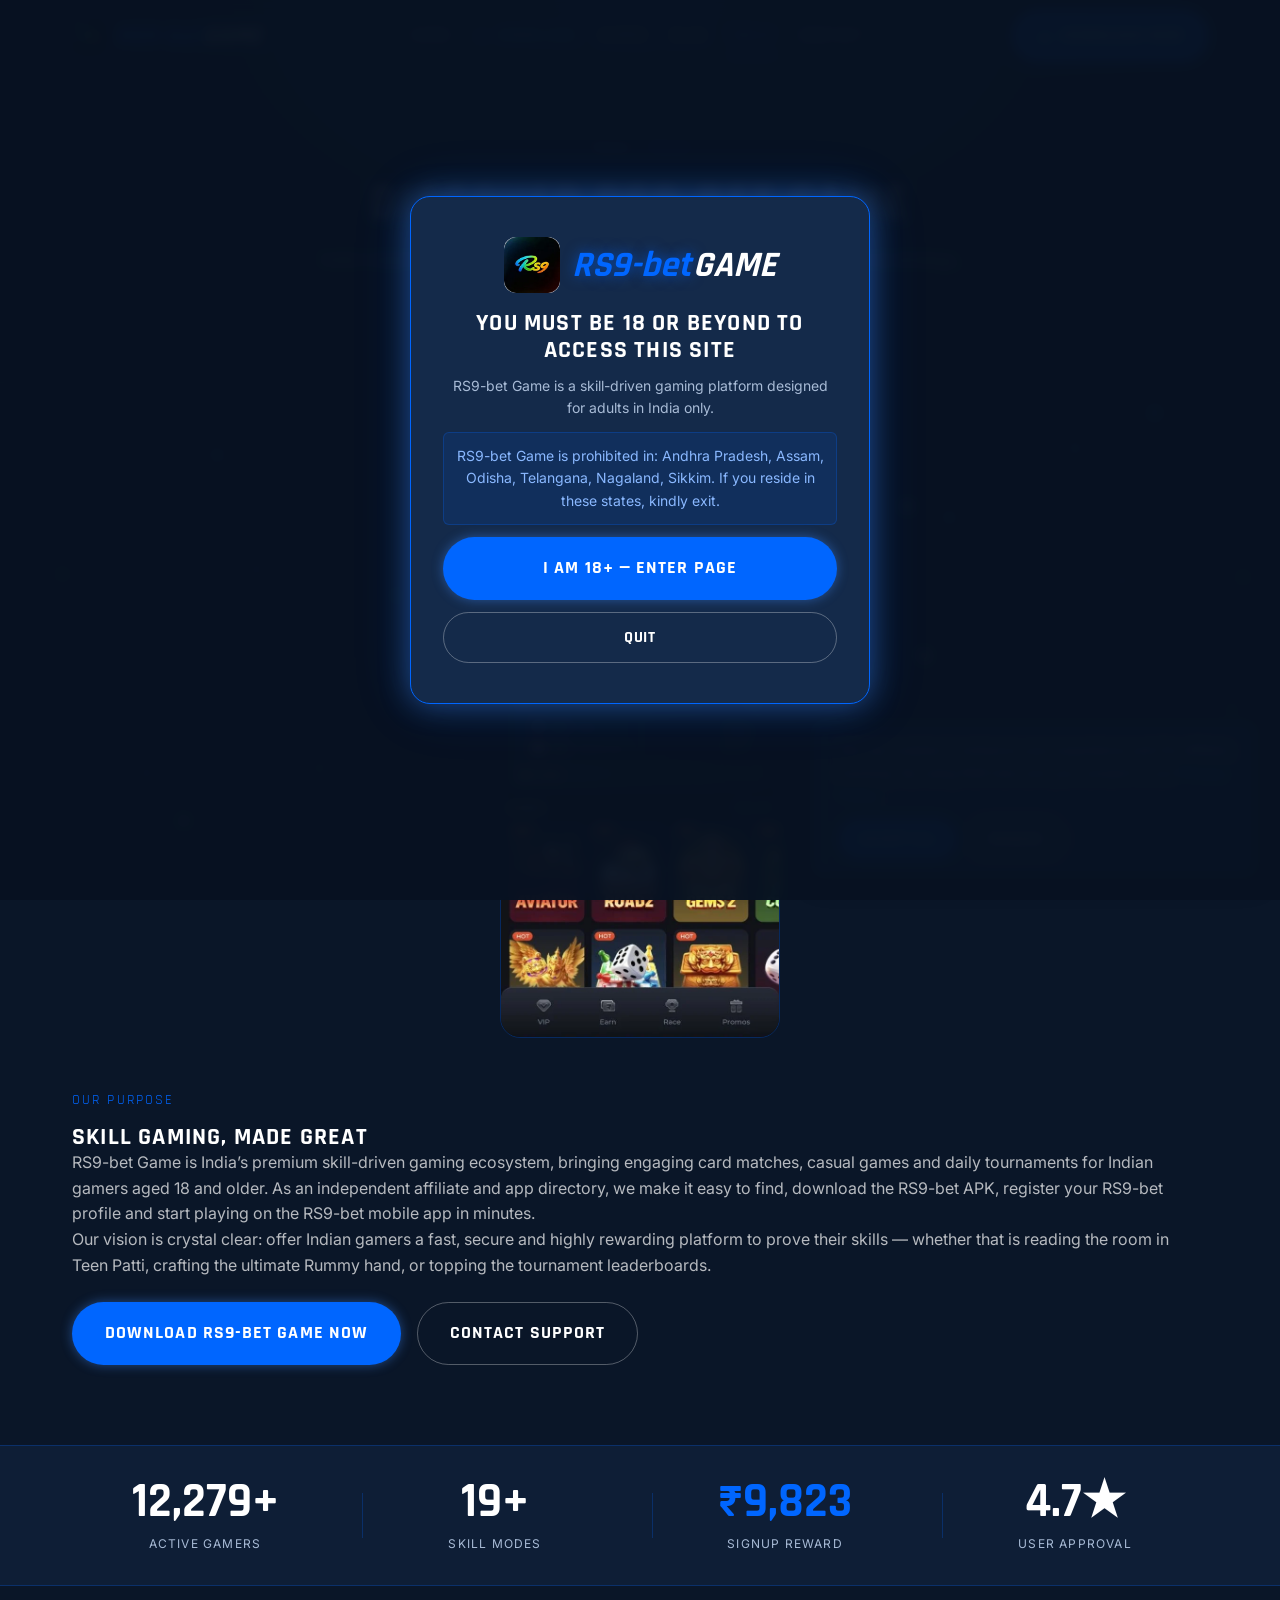
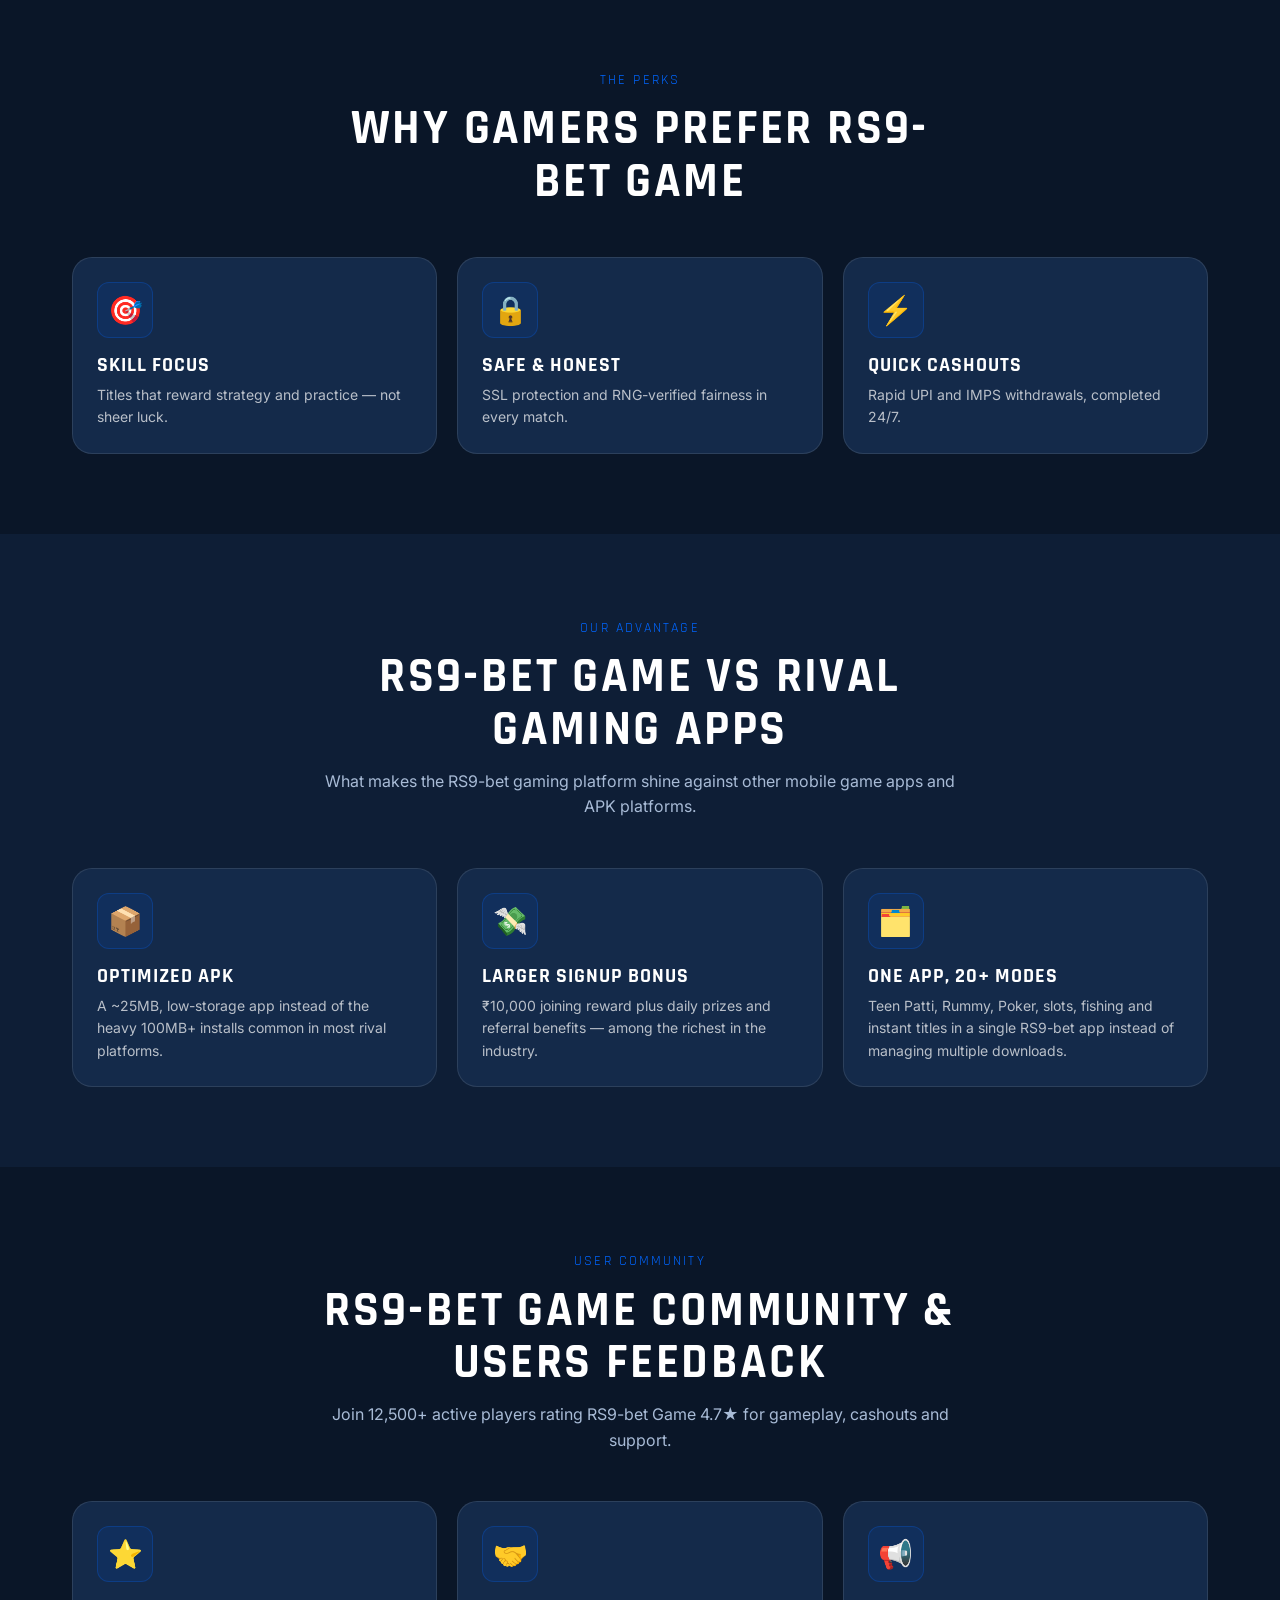
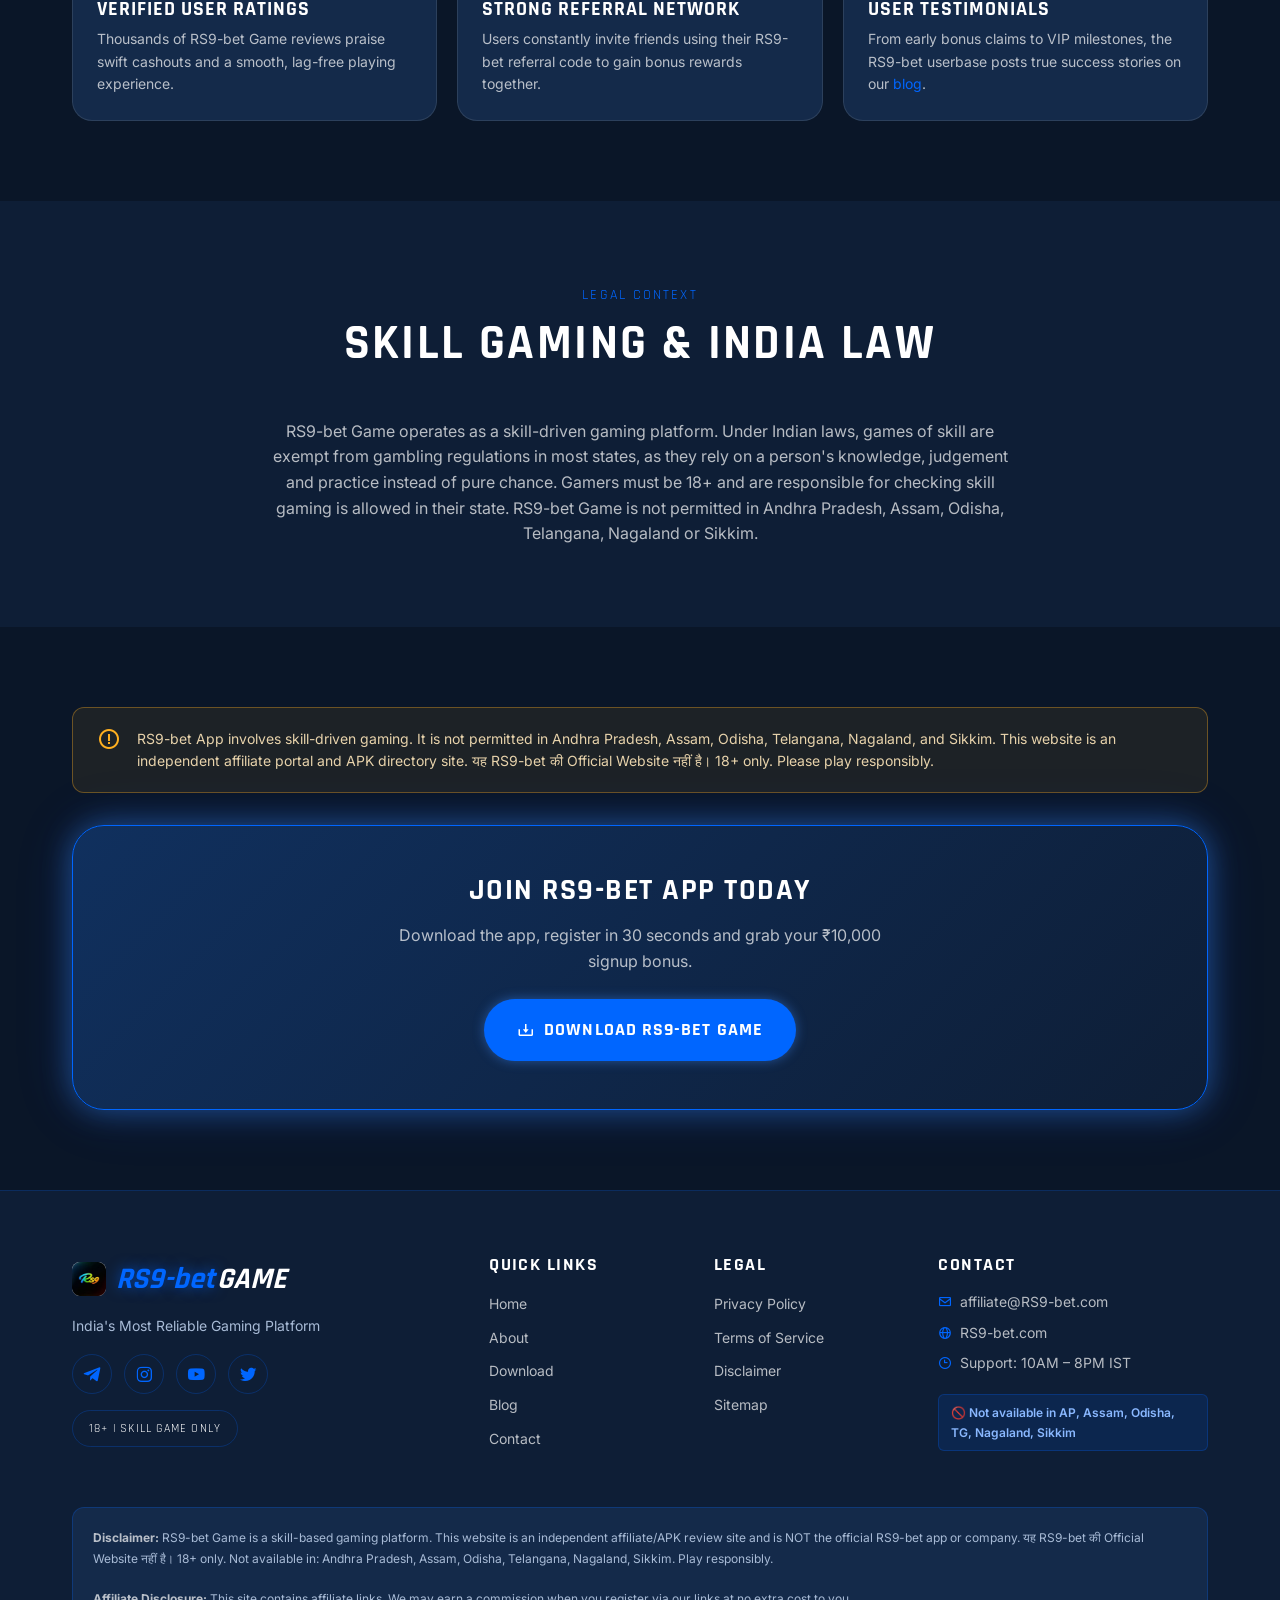
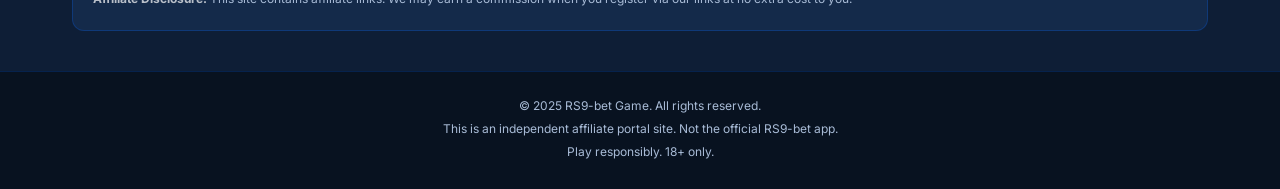
==== commit c2ecaef2: "Update about.html" ====
--- a/about.html
+++ b/about.html
@@ -1,19 +1,19 @@
-<!-- about.html — About RS9 Game -->
+<!-- about.html — About RS9-bet Game -->
 <!DOCTYPE html>
 <html lang="en">
 
 <head>
     <meta charset="UTF-8">
     <meta name="viewport" content="width=device-width, initial-scale=1.0">
-    <title>About RS9 Game — India's Premier Skill Gaming Platform &amp; App</title>
-    <meta name="description" content="Learn about RS9 Game — India's leading skill-based gaming platform and app offering ₹10,000 bonus, 20+ games, referral rewards &amp; secure gameplay for Indian players.">
-    <link rel="canonical" href="https://rs9.in/about.html">
+    <title>Discover RS9-bet Game — India's Premier Skill Gaming Ecosystem &amp; App</title>
+    <meta name="description" content="Discover RS9-bet Game — India's top skill-driven gaming platform and app offering ₹10,000 rewards, 20+ games, referral bonuses &amp; secure gameplay for Indian users.">
+    <link rel="canonical" href="https://RS9-bet.com/about.html">
     <meta name="robots" content="index, follow">
     <meta name="theme-color" content="#0A1628">
-    <meta property="og:title" content="About RS9 Game — India's Premier Skill Gaming Platform">
-    <meta property="og:description" content="RS9 Game is India's skill-based gaming destination with 20+ games and a ₹10,000 welcome bonus.">
-    <meta property="og:image" content="https://rs9.in/assets/images/og_banner.png">
-    <meta property="og:url" content="https://rs9.in/about.html">
+    <meta property="og:title" content="Discover RS9-bet Game — India's Premier Skill Gaming Ecosystem">
+    <meta property="og:description" content="RS9-bet Game is India's skill-driven gaming destination with 20+ titles and a ₹10,000 joining bonus.">
+    <meta property="og:image" content="https://RS9-bet.com/assets/images/og_banner.png">
+    <meta property="og:url" content="https://RS9-bet.com/about.html">
     <meta property="og:type" content="website">
     <meta name="twitter:card" content="summary_large_image">
     <link rel="icon" href="assets/images/favicon.png" type="image/png">
@@ -28,12 +28,12 @@
         {
             "@context": "https://schema.org",
             "@type": "Organization",
-            "name": "RS9 Game",
-            "url": "https://rs9.in",
-            "logo": "https://rs9.in/assets/images/logo.jpg",
+            "name": "RS9-bet Game",
+            "url": "https://RS9-bet.com",
+            "logo": "https://RS9-bet.com/assets/images/logo.jpg",
             "contactPoint": {
                 "@type": "ContactPoint",
-                "email": "affiliate@rs9.in",
+                "email": "affiliate@RS9-bet.com",
                 "contactType": "customer support"
             }
         }
@@ -45,20 +45,20 @@
 
     <div class="agegate" id="age-gate" hidden role="dialog" aria-modal="true" aria-labelledby="age-gate-title">
         <div class="agegate__card">
-            <span class="agegate__logo"><img src="assets/images/logo.jpeg" alt="RS9 Game logo" width="56" height="56"><span class="brand__rs">RS9</span><span class="brand__game">GAME</span></span>
-            <h2 id="age-gate-title">You must be 18 or older to enter this site</h2>
-            <p class="text-muted">RS9 Game is a skill-based gaming platform intended for adults in India only.</p>
-            <p class="agegate__note">RS9 Game is restricted in: Andhra Pradesh, Assam, Odisha, Telangana, Nagaland, Sikkim. If you reside in these states, please exit.</p>
+            <span class="agegate__logo"><img src="assets/images/logo.jpeg" alt="RS9-bet Game logo" width="56" height="56"><span class="brand__rs">RS9-bet</span><span class="brand__game">GAME</span></span>
+            <h2 id="age-gate-title">You must be 18 or beyond to access this site</h2>
+            <p class="text-muted">RS9-bet Game is a skill-driven gaming platform designed for adults in India only.</p>
+            <p class="agegate__note">RS9-bet Game is prohibited in: Andhra Pradesh, Assam, Odisha, Telangana, Nagaland, Sikkim. If you reside in these states, kindly exit.</p>
             <div class="agegate__actions">
-                <button class="btn btn-primary btn-block btn-lg" data-age-enter>I am 18+ — Enter Site</button>
-                <button class="btn btn-ghost btn-block" data-age-exit>Exit</button>
+                <button class="btn btn-primary btn-block btn-lg" data-age-enter>I am 18+ — Enter Page</button>
+                <button class="btn btn-ghost btn-block" data-age-exit>Quit</button>
             </div>
         </div>
     </div>
 
     <header class="nav">
         <div class="container nav__inner">
-            <a href="index.html" class="brand" aria-label="RS9 Game — home"><img src="assets/images/logo.jpeg" alt="RS9 Game logo" width="34" height="34"><span class="brand__rs">RS9</span><span class="brand__game">GAME</span></a>
+            <a href="index.html" class="brand" aria-label="RS9-bet Game — home"><img src="assets/images/logo.jpeg" alt="RS9-bet Game logo" width="34" height="34"><span class="brand__rs">RS9-bet</span><span class="brand__game">GAME</span></a>
             <nav class="nav__links" aria-label="Primary navigation">
                 <a class="nav__link" data-nav="index.html" href="index.html">Home</a>
                 <a class="nav__link nav__link--download" href="download.html#apk-download"><i class="bx bx-download"></i> Download</a>
@@ -85,8 +85,8 @@
         <section class="page-hero">
             <div class="container">
                 <nav class="breadcrumb" aria-label="Breadcrumb"><a href="index.html">Home</a> / <span>About</span></nav>
-                <h1>About RS9 Game</h1>
-                <p>India's premier skill-based gaming destination — built for players who value strategy, security and real rewards.</p>
+                <h1>Discover RS9-bet Game</h1>
+                <p>India's leading skill-based gaming application — made for players who prize strategy, security and cash rewards.</p>
             </div>
         </section>
 
@@ -95,16 +95,16 @@
             <div class="container">
                 <div class="bonus-grid" style="display:grid;gap:var(--space-12);align-items:center">
                     <div class="reveal">
-                        <img src="assets/images/hero_img.png" alt="RS9 Game app interface" width="853" height="1844" loading="lazy" style="max-width:280px;margin:0 auto;border-radius:var(--radius-lg);border:1px solid var(--color-border)">
+                        <img src="assets/images/hero_img.png" alt="RS9-bet Game app interface" width="853" height="1844" loading="lazy" style="max-width:280px;margin:0 auto;border-radius:var(--radius-lg);border:1px solid var(--color-border)">
                     </div>
                     <div class="reveal" style="--delay:100ms">
-                        <span class="eyebrow">Our Mission</span>
-                        <h2>Skill Gaming, Done Right</h2>
-                        <p>RS9 Game is India's skill-based gaming destination, offering exciting card games, casual games and daily tournaments for Indian players aged 18 and above. As an independent affiliate and APK directory, we make it simple to discover,
-                            download the RS9 APK, create your RS9 account and get started with the RS9 mobile app in minutes.</p>
-                        <p>Our goal is straightforward: give Indian players a fast, secure and genuinely rewarding place to test their skill — whether that's reading the table in Teen Patti, building the perfect Rummy hand, or climbing the tournament leaderboard.</p>
+                        <span class="eyebrow">Our Purpose</span>
+                        <h2>Skill Gaming, Made Great</h2>
+                        <p>RS9-bet Game is India’s premium skill-driven gaming ecosystem, bringing engaging card matches, casual games and daily tournaments for Indian gamers aged 18 and older. As an independent affiliate and app directory, we make it easy to find,
+                            download the RS9-bet APK, register your RS9-bet profile and start playing on the RS9-bet mobile app in minutes.</p>
+                        <p>Our vision is crystal clear: offer Indian gamers a fast, secure and highly rewarding platform to prove their skills — whether that is reading the room in Teen Patti, crafting the ultimate Rummy hand, or topping the tournament leaderboards.</p>
                         <div class="flex-cta mt-6">
-                            <a href="download.html" class="btn btn-primary btn-lg">Download RS9 Game Now</a>
+                            <a href="download.html" class="btn btn-primary btn-lg">Download RS9-bet Game Now</a>
                             <a href="contact.html" class="btn btn-ghost btn-lg">Contact Support</a>
                         </div>
                     </div>
@@ -117,73 +117,73 @@
             <div class="container stats-bar__inner">
                 <div class="stat reveal">
                     <div class="stat__num"><span data-count="12500" data-suffix="+">0</span></div>
-                    <div class="stat__label">Active Players</div>
+                    <div class="stat__label">Active Gamers</div>
                 </div>
                 <div class="stat reveal" style="--delay:80ms">
                     <div class="stat__num"><span data-count="20" data-suffix="+">0</span></div>
-                    <div class="stat__label">Skill Games</div>
+                    <div class="stat__label">Skill Modes</div>
                 </div>
                 <div class="stat reveal" style="--delay:160ms">
                     <div class="stat__num"><span class="text-accent" data-count="10000" data-prefix="₹">0</span></div>
-                    <div class="stat__label">Welcome Bonus</div>
+                    <div class="stat__label">Signup Reward</div>
                 </div>
                 <div class="stat reveal" style="--delay:240ms">
                     <div class="stat__num">4.7★</div>
-                    <div class="stat__label">Player Rating</div>
-                </div>
-            </div>
-        </section>
-
-        <!-- Why RS9 -->
+                    <div class="stat__label">User Approval</div>
+                </div>
+            </div>
+        </section>
+
+        <!-- Why RS9-bet -->
         <section class="section">
             <div class="container">
                 <div class="section-head reveal">
-                    <span class="eyebrow">Why RS9</span>
-                    <h2>Why Players Choose RS9 Game</h2>
+                    <span class="eyebrow">The Perks</span>
+                    <h2>Why Gamers Prefer RS9-bet Game</h2>
                 </div>
                 <div class="grid grid-3">
                     <article class="card reveal">
                         <div class="card__icon">🎯</div>
-                        <h3>Skill First</h3>
-                        <p>Games that reward strategy and practice — not blind luck.</p>
+                        <h3>Skill Focus</h3>
+                        <p>Titles that reward strategy and practice — not sheer luck.</p>
                     </article>
                     <article class="card reveal" style="--delay:80ms">
                         <div class="card__icon">🔒</div>
-                        <h3>Secure &amp; Fair</h3>
-                        <p>SSL encryption and RNG-certified fairness on every table.</p>
+                        <h3>Safe &amp; Honest</h3>
+                        <p>SSL protection and RNG-verified fairness in every match.</p>
                     </article>
                     <article class="card reveal" style="--delay:160ms">
                         <div class="card__icon">⚡</div>
-                        <h3>Instant Payouts</h3>
-                        <p>Fast UPI and IMPS withdrawals, processed 24/7.</p>
-                    </article>
-                </div>
-            </div>
-        </section>
-
-        <!-- RS9 vs Other Apps -->
+                        <h3>Quick Cashouts</h3>
+                        <p>Rapid UPI and IMPS withdrawals, completed 24/7.</p>
+                    </article>
+                </div>
+            </div>
+        </section>
+
+        <!-- RS9-bet vs Other Apps -->
         <section class="section bg-alt">
             <div class="container">
                 <div class="section-head reveal">
-                    <span class="eyebrow">How We Compare</span>
-                    <h2>RS9 Game vs Other Gaming Apps</h2>
-                    <p>What sets the RS9 gaming platform apart from other mobile game apps and APK directories.</p>
+                    <span class="eyebrow">Our Advantage</span>
+                    <h2>RS9-bet Game vs Rival Gaming Apps</h2>
+                    <p>What makes the RS9-bet gaming platform shine against other mobile game apps and APK platforms.</p>
                 </div>
                 <div class="grid grid-3">
                     <article class="card reveal">
                         <div class="card__icon">📦</div>
-                        <h3>Lightweight APK</h3>
-                        <p>A ~25MB, low-storage APK versus the bulky 100MB+ installs common on many competitor apps.</p>
+                        <h3>Optimized APK</h3>
+                        <p>A ~25MB, low-storage app instead of the heavy 100MB+ installs common in most rival platforms.</p>
                     </article>
                     <article class="card reveal" style="--delay:80ms">
                         <div class="card__icon">💸</div>
-                        <h3>Bigger Welcome Bonus</h3>
-                        <p>₹10,000 welcome bonus plus daily rewards and referral earnings — among the highest in the category.</p>
+                        <h3>Larger Signup Bonus</h3>
+                        <p>₹10,000 joining reward plus daily prizes and referral benefits — among the richest in the industry.</p>
                     </article>
                     <article class="card reveal" style="--delay:160ms">
                         <div class="card__icon">🗂️</div>
-                        <h3>One App, 20+ Games</h3>
-                        <p>Teen Patti, Rummy, Poker, slots, fishing and instant games in a single RS9 app instead of juggling multiple downloads.</p>
+                        <h3>One App, 20+ Modes</h3>
+                        <p>Teen Patti, Rummy, Poker, slots, fishing and instant titles in a single RS9-bet app instead of managing multiple downloads.</p>
                     </article>
                 </div>
             </div>
@@ -193,25 +193,25 @@
         <section class="section">
             <div class="container">
                 <div class="section-head reveal">
-                    <span class="eyebrow">Player Community</span>
-                    <h2>RS9 Game Community &amp; Player Reviews</h2>
-                    <p>Join 12,500+ Indian players rating RS9 Game 4.7★ for gameplay, payouts and support.</p>
+                    <span class="eyebrow">User Community</span>
+                    <h2>RS9-bet Game Community &amp; Users Feedback</h2>
+                    <p>Join 12,500+ active players rating RS9-bet Game 4.7★ for gameplay, cashouts and support.</p>
                 </div>
                 <div class="grid grid-3">
                     <article class="card reveal">
                         <div class="card__icon">⭐</div>
-                        <h3>Verified Player Ratings</h3>
-                        <p>Thousands of RS9 Game reviews cite fast withdrawals and a smooth, lag-free gaming experience.</p>
+                        <h3>Verified User Ratings</h3>
+                        <p>Thousands of RS9-bet Game reviews praise swift cashouts and a smooth, lag-free playing experience.</p>
                     </article>
                     <article class="card reveal" style="--delay:80ms">
                         <div class="card__icon">🤝</div>
-                        <h3>Active Referral Community</h3>
-                        <p>Players regularly refer friends using their RS9 referral code to earn extra rewards together.</p>
+                        <h3>Strong Referral Network</h3>
+                        <p>Users constantly invite friends using their RS9-bet referral code to gain bonus rewards together.</p>
                     </article>
                     <article class="card reveal" style="--delay:160ms">
                         <div class="card__icon">📢</div>
-                        <h3>Player Testimonials</h3>
-                        <p>From first bonus claims to VIP milestones, the RS9 community shares real success stories on our <a href="blogs.html" class="text-accent">blog</a>.</p>
+                        <h3>User Testimonials</h3>
+                        <p>From early bonus claims to VIP milestones, the RS9-bet userbase posts true success stories on our <a href="blogs.html" class="text-accent">blog</a>.</p>
                     </article>
                 </div>
             </div>
@@ -221,12 +221,12 @@
         <section class="section bg-alt">
             <div class="container">
                 <div class="section-head reveal">
-                    <span class="eyebrow">Legal Framing</span>
-                    <h2>Skill Games &amp; Indian Law</h2>
+                    <span class="eyebrow">Legal Context</span>
+                    <h2>Skill Gaming &amp; India Law</h2>
                 </div>
                 <div style="max-width:760px;margin:0 auto">
-                    <p class="reveal" style="text-align:center">RS9 Game operates as a skill-based gaming platform. Under Indian law, games of skill are exempt from gambling legislation in most states, as they depend on a player's knowledge, judgement and practice rather than pure chance. Players
-                        must be 18+ and are responsible for ensuring skill gaming is permitted in their state. RS9 Game is not available in Andhra Pradesh, Assam, Odisha, Telangana, Nagaland or Sikkim.</p>
+                    <p class="reveal" style="text-align:center">RS9-bet Game operates as a skill-driven gaming platform. Under Indian laws, games of skill are exempt from gambling regulations in most states, as they rely on a person's knowledge, judgement and practice instead of pure chance. Gamers
+                        must be 18+ and are responsible for checking skill gaming is allowed in their state. RS9-bet Game is not permitted in Andhra Pradesh, Assam, Odisha, Telangana, Nagaland or Sikkim.</p>
                 </div>
             </div>
         </section>
@@ -236,13 +236,13 @@
             <div class="container">
                 <div class="disclaimer-strip reveal">
                     <i class="bx bx-error-circle"></i>
-                    <p>RS9 Game involves skill-based gaming. It is not available in Andhra Pradesh, Assam, Odisha, Telangana, Nagaland, and Sikkim. This website is an independent affiliate review and APK directory site. यह RS9 की Official Website नहीं है।
+                    <p>RS9-bet App involves skill-driven gaming. It is not permitted in Andhra Pradesh, Assam, Odisha, Telangana, Nagaland, and Sikkim. This website is an independent affiliate portal and APK directory site. यह RS9-bet की Official Website नहीं है।
                         18+ only. Please play responsibly.</p>
                 </div>
                 <div class="cta-card reveal mt-8">
-                    <h3>Join RS9 Game Today</h3>
-                    <p>Download the app, register in 30 seconds and claim your ₹10,000 welcome bonus.</p>
-                    <a href="download.html" class="btn btn-primary btn-lg btn-pulse"><i class="bx bx-download"></i> Download RS9 Game</a>
+                    <h3>Join RS9-bet App Today</h3>
+                    <p>Download the app, register in 30 seconds and grab your ₹10,000 signup bonus.</p>
+                    <a href="download.html" class="btn btn-primary btn-lg btn-pulse"><i class="bx bx-download"></i> Download RS9-bet Game</a>
                 </div>
             </div>
         </section>
@@ -252,13 +252,13 @@
         <div class="container">
             <div class="footer__grid">
                 <div class="footer__col">
-                    <span class="footer__brand-logo"><img src="assets/images/logo.jpeg" alt="RS9 Game logo" width="34" height="34"><span class="brand__rs">RS9</span><span class="brand__game">GAME</span></span>
-                    <p class="footer__tagline">India's Most Trusted Gaming Platform</p>
+                    <span class="footer__brand-logo"><img src="assets/images/logo.jpeg" alt="RS9-bet Game logo" width="34" height="34"><span class="brand__rs">RS9-bet</span><span class="brand__game">GAME</span></span>
+                    <p class="footer__tagline">India's Most Reliable Gaming Platform</p>
                     <div class="footer__social">
                         <a href="https://t.me/bbxxyyz" aria-label="Telegram — contact and collabs" target="_blank" rel="noopener"><i class="bx bxl-telegram"></i></a>
-                        <a href="https://urlr.io/rs9" aria-label="Instagram"><i class="bx bxl-instagram"></i></a>
-                        <a href="https://urlr.io/rs9" aria-label="YouTube"><i class="bx bxl-youtube"></i></a>
-                        <a href="https://urlr.io/rs9" aria-label="Twitter / X"><i class="bx bxl-twitter"></i></a>
+                        <a href="https://urlr.io/RS9-bet" aria-label="Instagram"><i class="bx bxl-instagram"></i></a>
+                        <a href="https://urlr.io/RS9-bet" aria-label="YouTube"><i class="bx bxl-youtube"></i></a>
+                        <a href="https://urlr.io/RS9-bet" aria-label="Twitter / X"><i class="bx bxl-twitter"></i></a>
                     </div>
                     <span class="badge badge-outline">18+ | Skill Game Only</span>
                 </div>
@@ -284,15 +284,15 @@
                 <div class="footer__col">
                     <h4>Contact</h4>
                     <ul class="footer__contact">
-                        <li><i class="bx bx-envelope"></i> affiliate@rs9.in</li>
-                        <li><i class="bx bx-globe"></i> rs9.in</li>
+                        <li><i class="bx bx-envelope"></i> affiliate@RS9-bet.com</li>
+                        <li><i class="bx bx-globe"></i> RS9-bet.com</li>
                         <li><i class="bx bx-time"></i> Support: 10AM – 8PM IST</li>
                     </ul>
                     <span class="restricted-badge">🚫 Not available in AP, Assam, Odisha, TG, Nagaland, Sikkim</span>
                 </div>
             </div>
             <div class="footer__disclaimer">
-                <strong>Disclaimer:</strong> RS9 Game is a skill-based gaming platform. This website is an independent affiliate/APK review site and is NOT the official RS9 app or company. यह RS9 की Official Website नहीं है। 18+ only. Not available in:
+                <strong>Disclaimer:</strong> RS9-bet Game is a skill-based gaming platform. This website is an independent affiliate/APK review site and is NOT the official RS9-bet app or company. यह RS9-bet की Official Website नहीं है। 18+ only. Not available in:
                 Andhra Pradesh, Assam, Odisha, Telangana, Nagaland, Sikkim. Play responsibly.
                 <br><br>
                 <strong>Affiliate Disclosure:</strong> This site contains affiliate links. We may earn a commission when you register via our links at no extra cost to you.
@@ -300,15 +300,15 @@
         </div>
         <div class="footer__bottom">
             <div class="container">
-                <p>© 2025 RS9 Game. All rights reserved.</p>
-                <p>This is an independent affiliate review site. Not the official RS9 app.</p>
+                <p>© 2025 RS9-bet Game. All rights reserved.</p>
+                <p>This is an independent affiliate portal site. Not the official RS9-bet app.</p>
                 <p>Play responsibly. 18+ only.</p>
             </div>
         </div>
     </footer>
 
     <div class="cookie" role="region" aria-label="Cookie notice">
-        <p>We use cookies to improve your experience and for affiliate tracking. By using rs9.in you agree to our <a href="privacy-policy.html" class="text-accent">Privacy Policy</a>.</p>
+        <p>We use cookies to enhance your experience and for affiliate tracking. By using RS9-bet.com you consent to our <a href="privacy-policy.html" class="text-accent">Privacy Policy</a>.</p>
         <div class="cookie__actions">
             <button class="btn btn-primary" data-cookie>Accept All</button>
             <a class="btn btn-ghost" href="privacy-policy.html">Manage</a>
@@ -321,4 +321,4 @@
     <script src="assets/js/components/accordion.js"></script>
 </body>
 
-</html>+</html>
